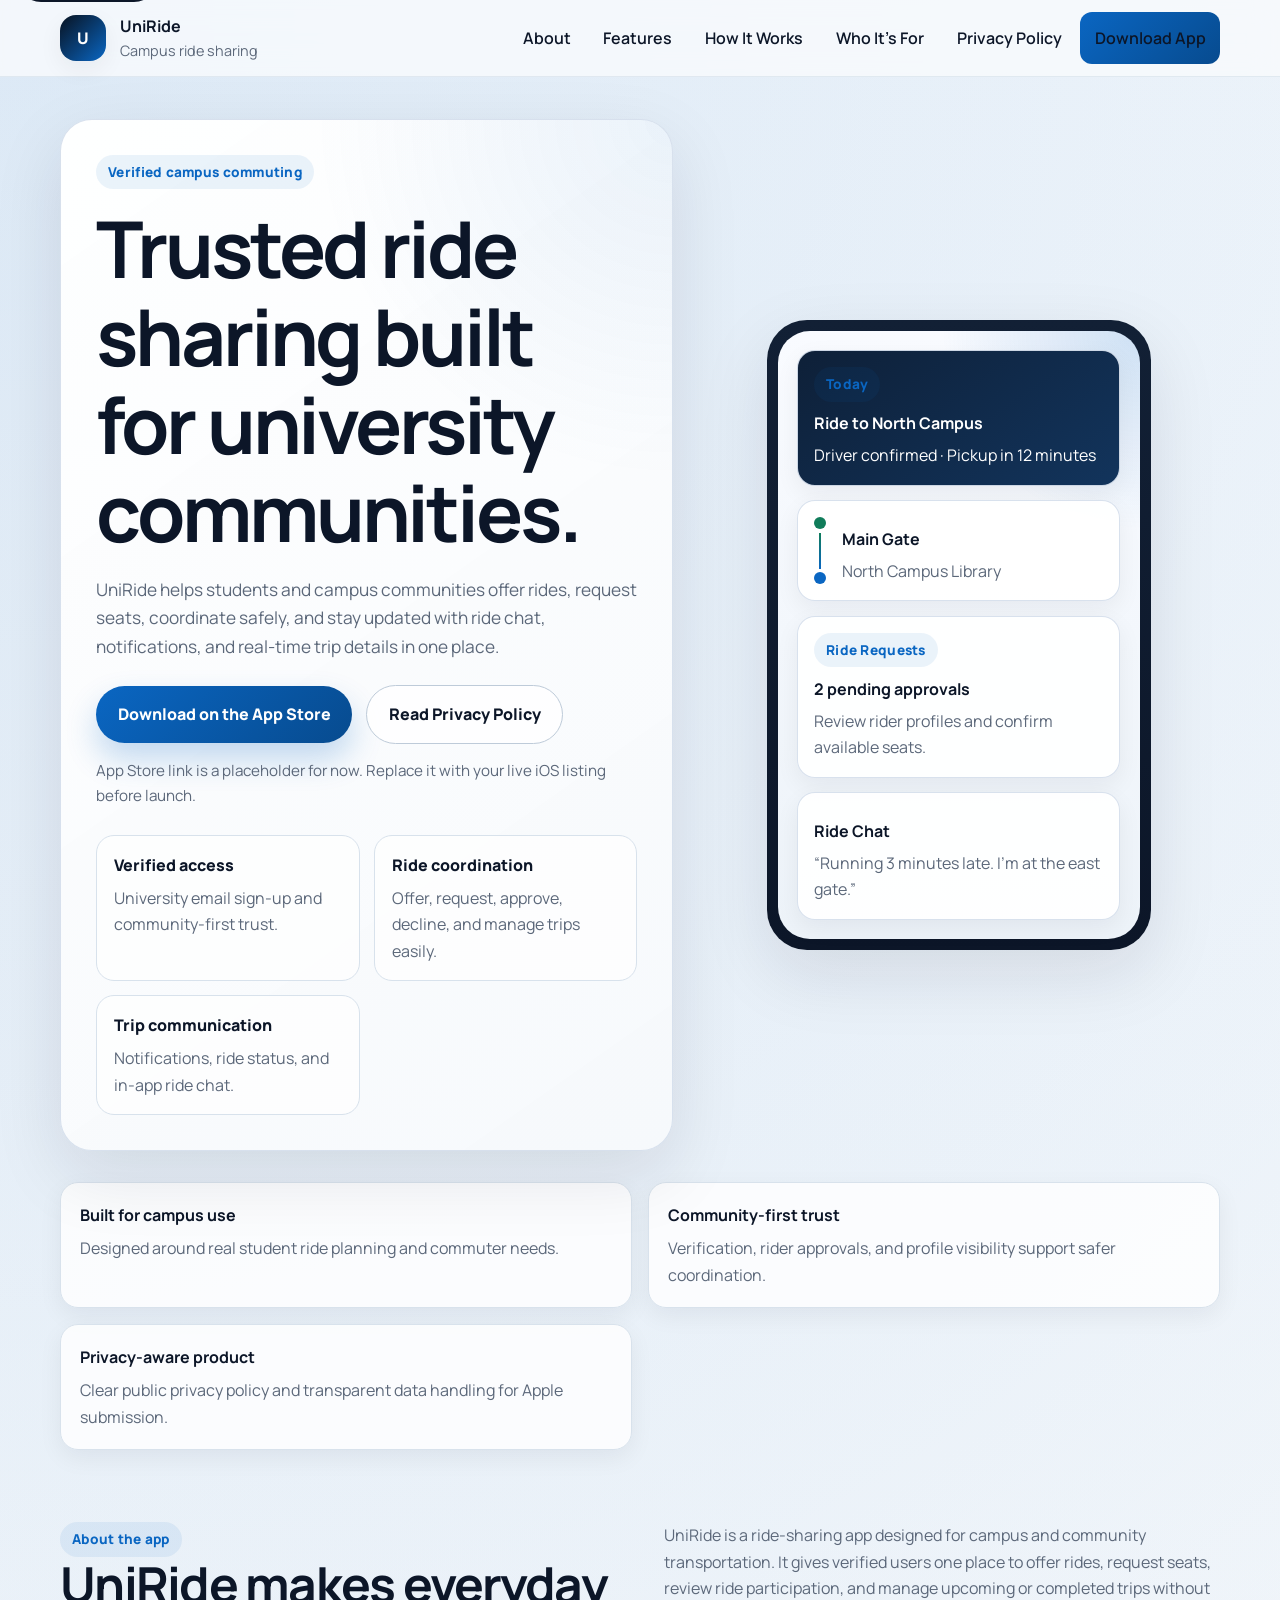
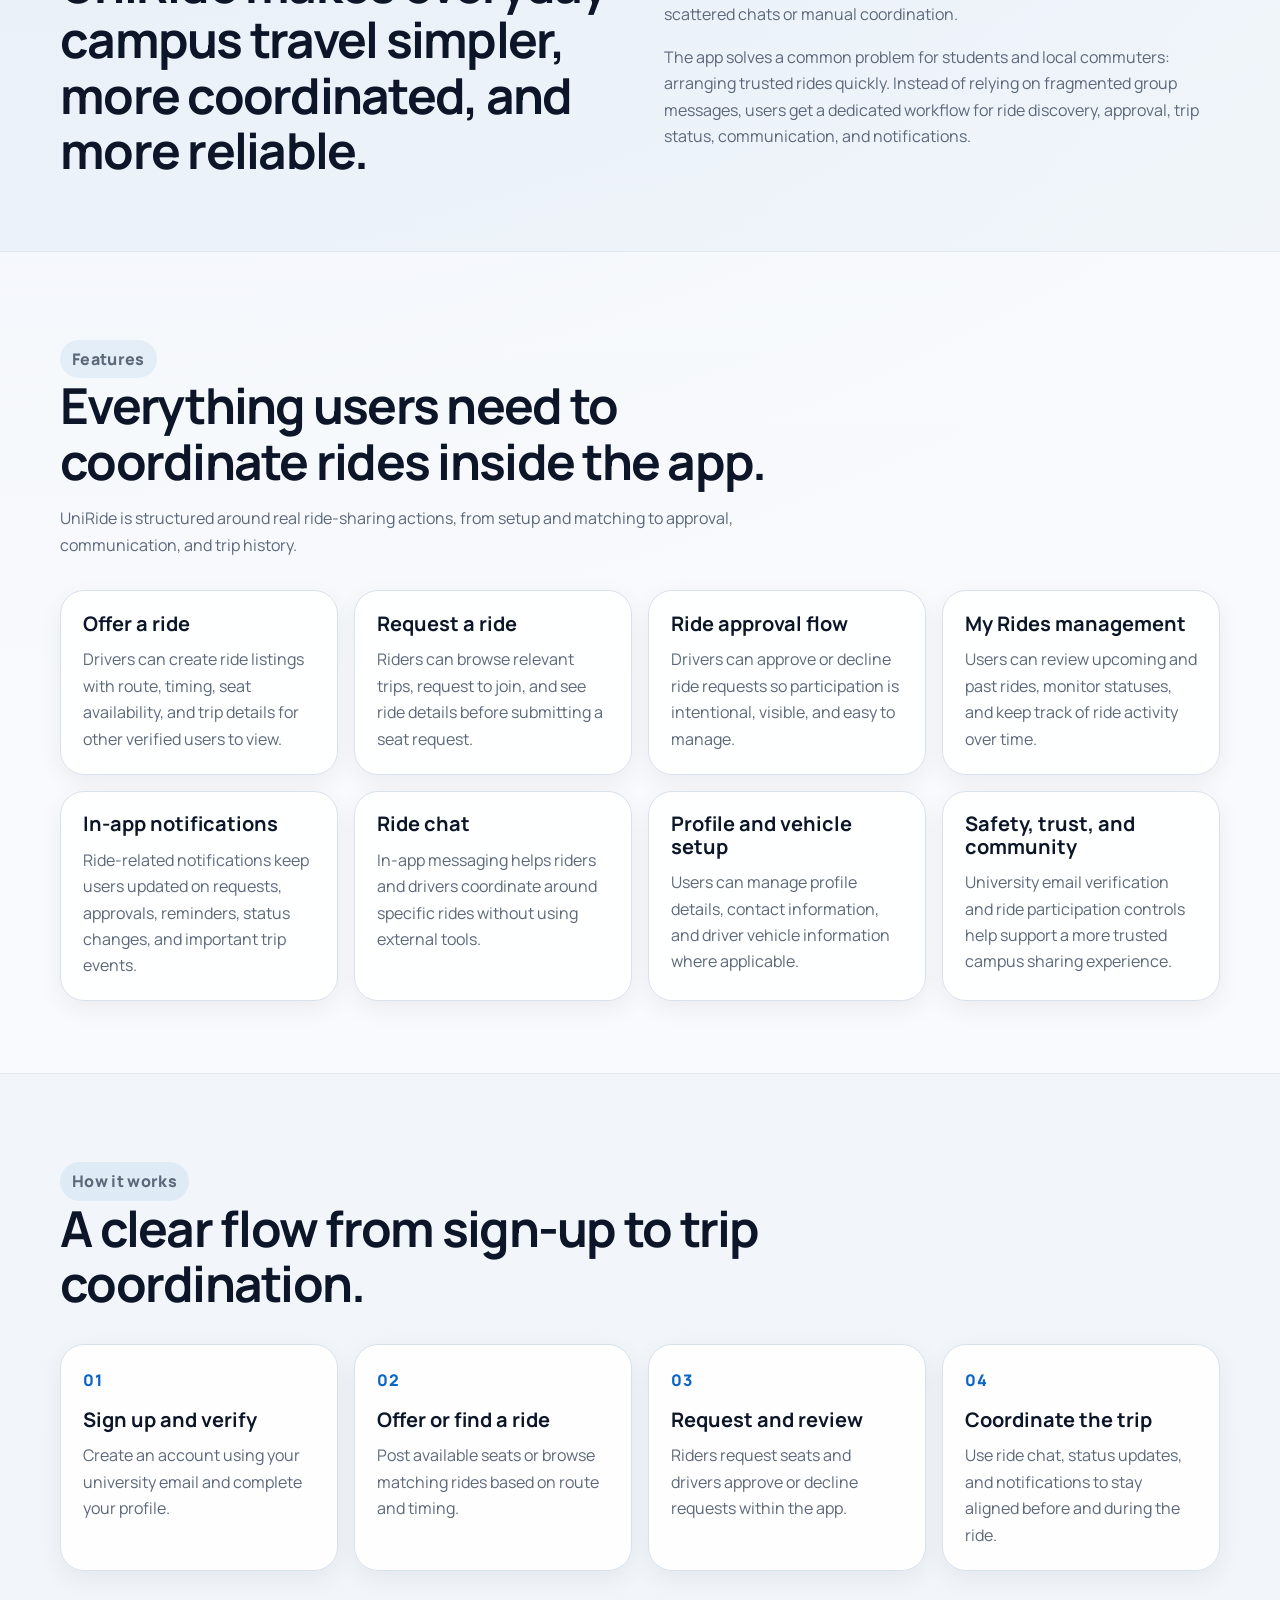
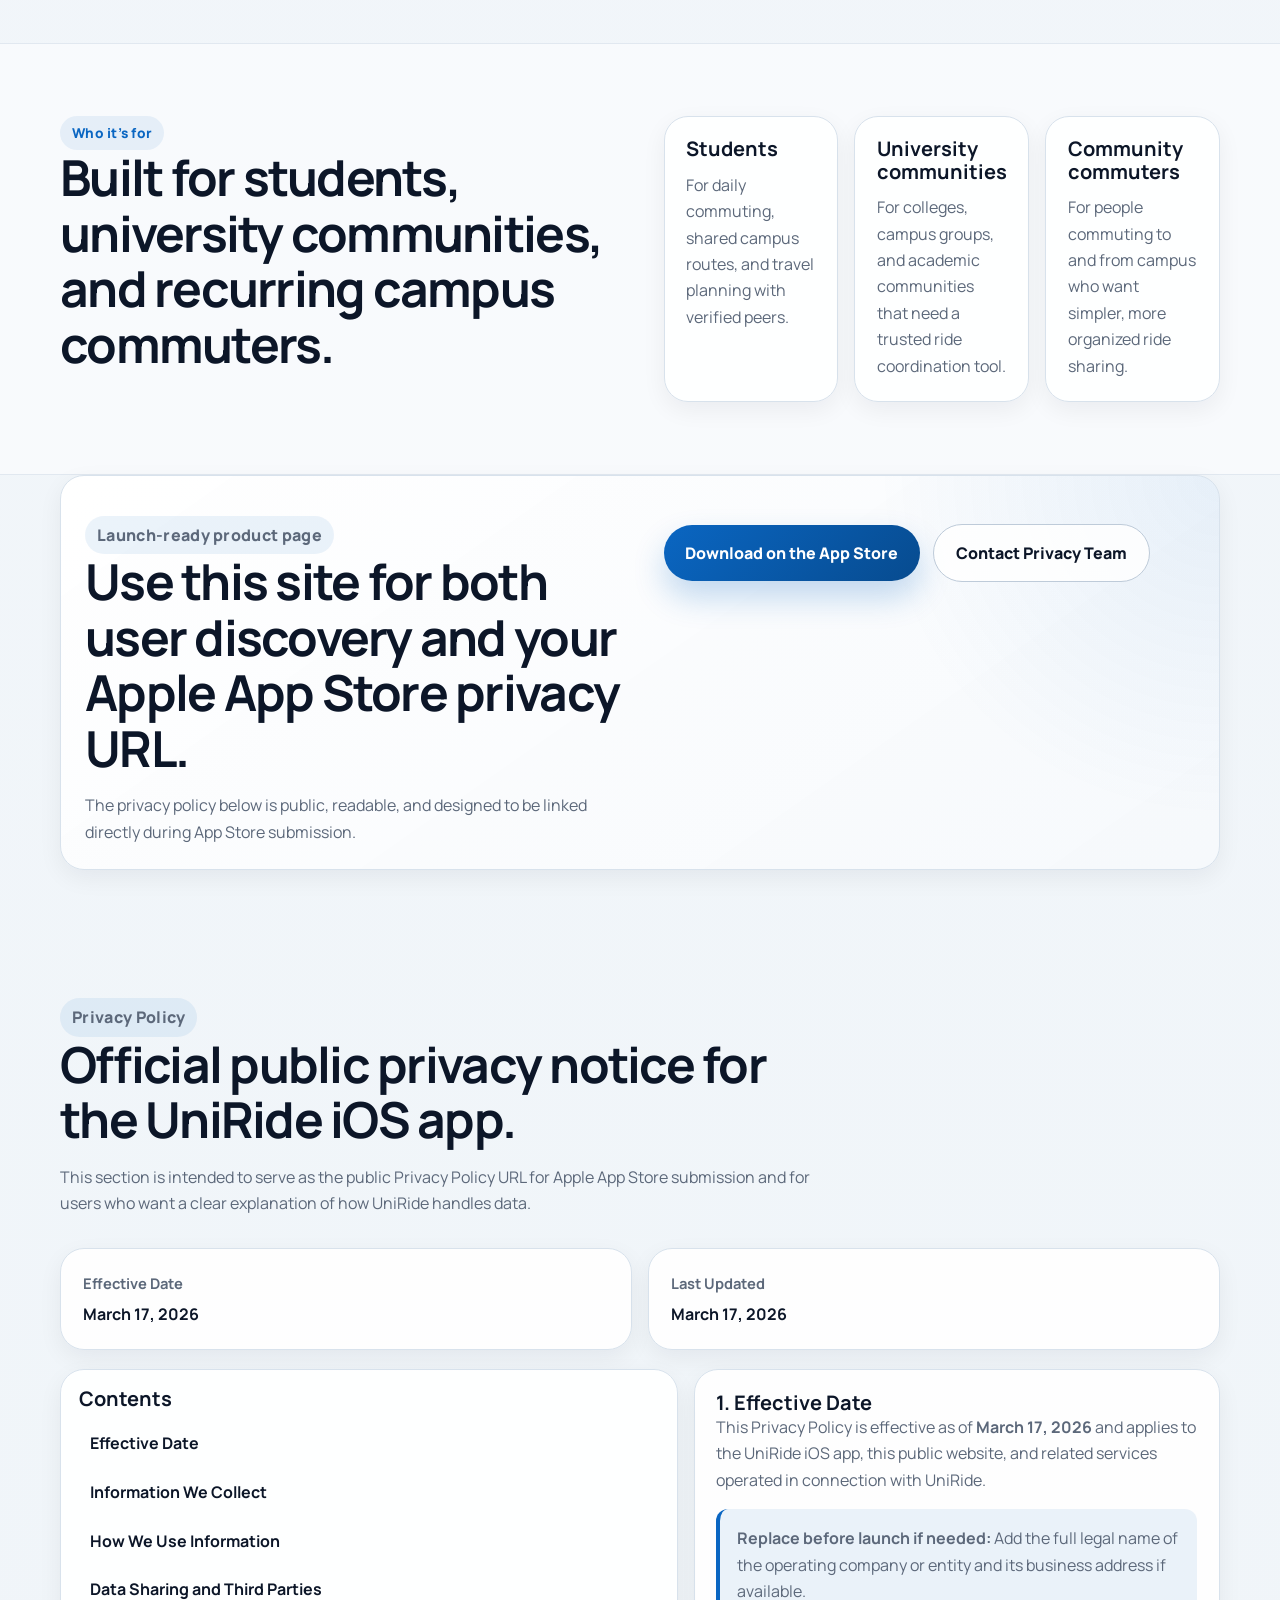
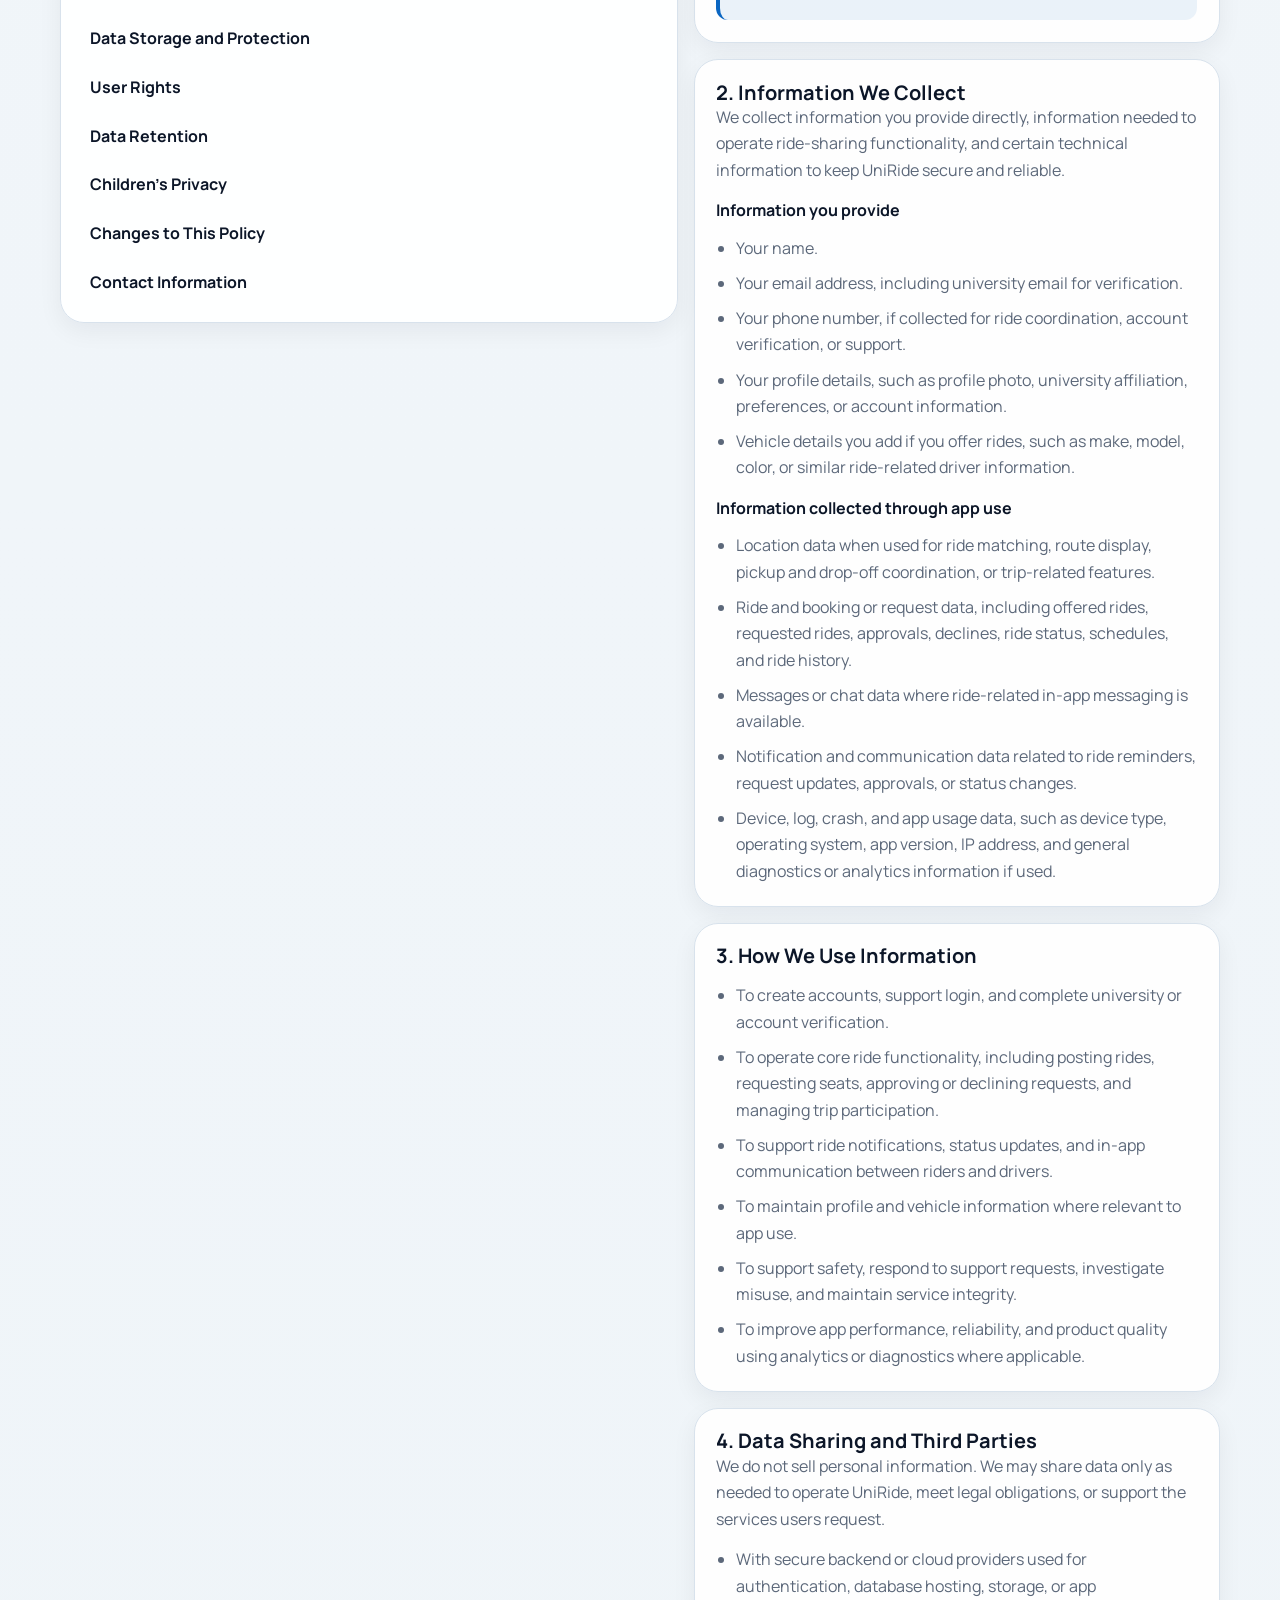
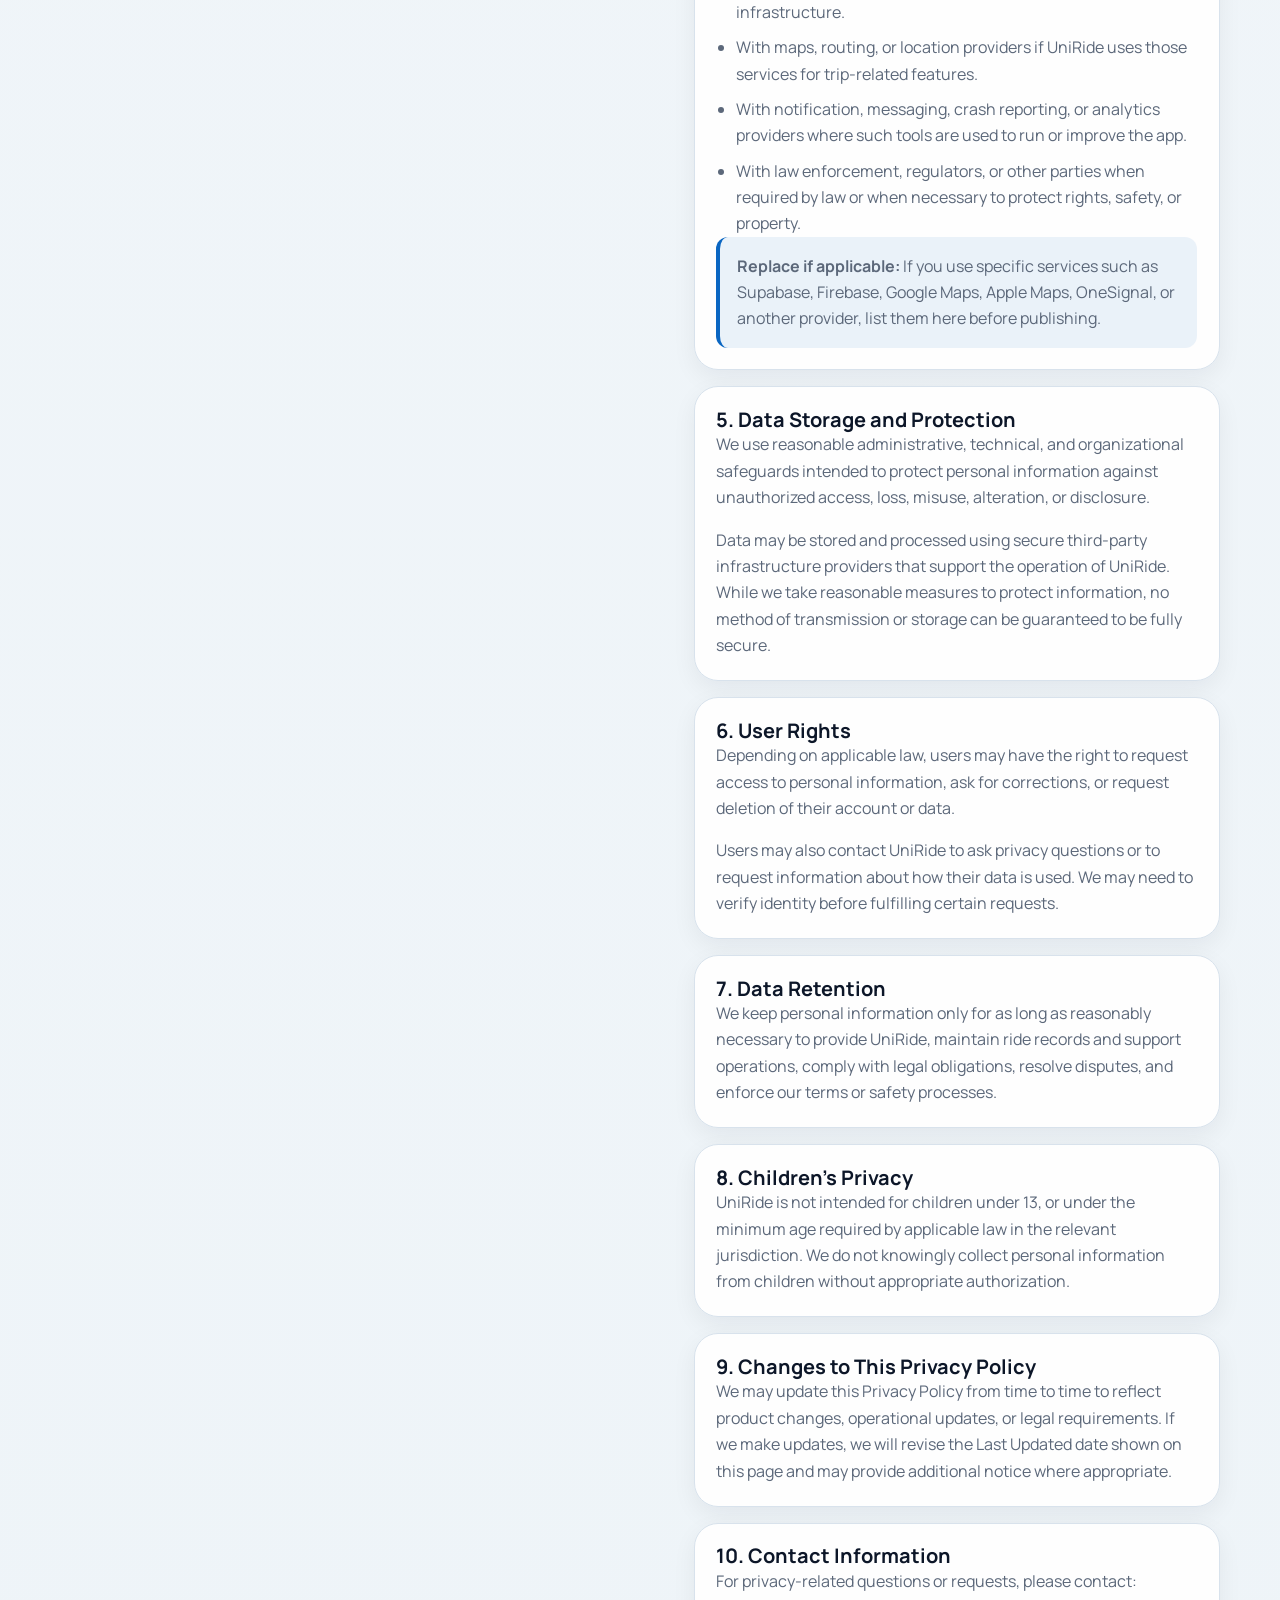
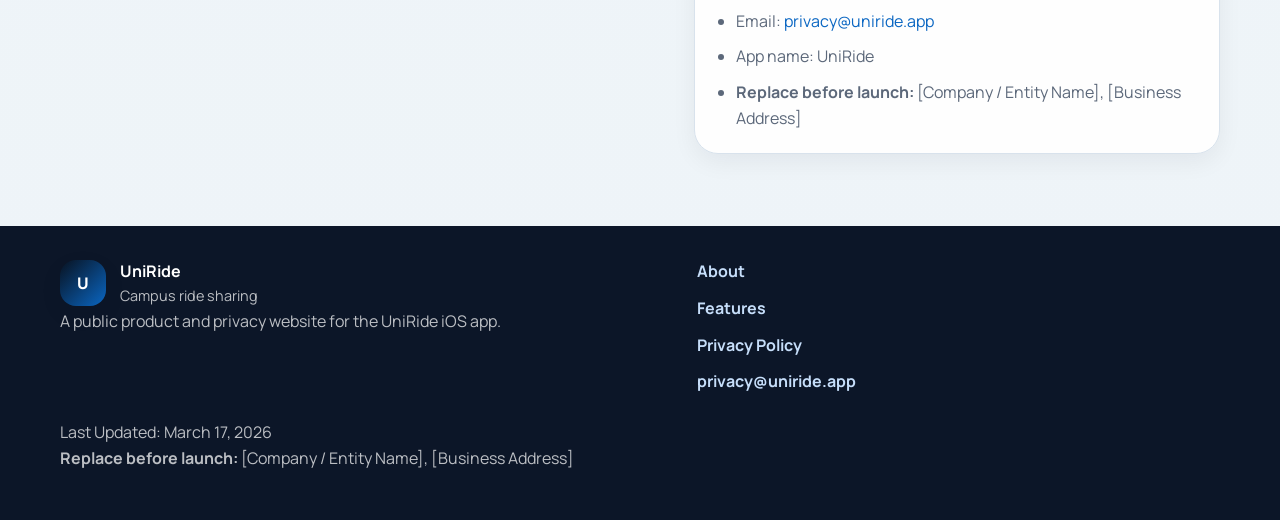
==== index.html @ 8a4c07ba "Add UniRide landing site and privacy policy" ====
<!DOCTYPE html>
<html lang="en">
  <head>
    <meta charset="UTF-8" />
    <meta name="viewport" content="width=device-width, initial-scale=1.0" />
    <meta
      name="description"
      content="UniRide is a campus and community ride-sharing app for verified university users. Offer rides, request seats, manage trips, chat, and review the official privacy policy."
    />
    <title>UniRide | Campus Ride Sharing</title>
    <link rel="preconnect" href="https://fonts.googleapis.com" />
    <link rel="preconnect" href="https://fonts.gstatic.com" crossorigin />
    <link
      href="https://fonts.googleapis.com/css2?family=Manrope:wght@400;500;600;700;800&display=swap"
      rel="stylesheet"
    />
    <link rel="stylesheet" href="style.css" />
  </head>
  <body>
    <a class="skip-link" href="#main-content">Skip to content</a>

    <header class="site-header" id="top">
      <div class="container nav-shell">
        <a class="brand" href="#top" aria-label="UniRide home">
          <span class="brand-mark" aria-hidden="true">U</span>
          <span class="brand-text">
            <strong>UniRide</strong>
            <span>Campus ride sharing</span>
          </span>
        </a>

        <button
          class="nav-toggle"
          type="button"
          aria-expanded="false"
          aria-controls="site-nav"
          aria-label="Open navigation menu"
        >
          <span></span>
          <span></span>
          <span></span>
        </button>

        <nav class="site-nav" id="site-nav" aria-label="Primary">
          <a href="#about">About</a>
          <a href="#features">Features</a>
          <a href="#how-it-works">How It Works</a>
          <a href="#who-its-for">Who It’s For</a>
          <a href="#privacy">Privacy Policy</a>
          <a class="nav-cta" href="https://example.com/uniride-app" target="_blank" rel="noopener noreferrer">
            Download App
          </a>
        </nav>
      </div>
    </header>

    <main id="main-content">
      <section class="hero-section">
        <div class="container hero-grid">
          <div class="hero-copy">
            <div class="eyebrow">Verified campus commuting</div>
            <h1>Trusted ride sharing built for university communities.</h1>
            <p class="hero-text">
              UniRide helps students and campus communities offer rides, request
              seats, coordinate safely, and stay updated with ride chat,
              notifications, and real-time trip details in one place.
            </p>
            <div class="hero-actions">
              <a class="button button-primary" href="https://example.com/uniride-app" target="_blank" rel="noopener noreferrer">
                Download on the App Store
              </a>
              <a class="button button-secondary" href="#privacy">
                Read Privacy Policy
              </a>
            </div>
            <p class="hero-note">
              App Store link is a placeholder for now. Replace it with your live
              iOS listing before launch.
            </p>

            <dl class="hero-stats" aria-label="UniRide highlights">
              <div>
                <dt>Verified access</dt>
                <dd>University email sign-up and community-first trust.</dd>
              </div>
              <div>
                <dt>Ride coordination</dt>
                <dd>Offer, request, approve, decline, and manage trips easily.</dd>
              </div>
              <div>
                <dt>Trip communication</dt>
                <dd>Notifications, ride status, and in-app ride chat.</dd>
              </div>
            </dl>
          </div>

          <div class="hero-visual" aria-hidden="true">
            <div class="phone-frame">
              <div class="phone-screen">
                <div class="app-card app-card-top">
                  <span class="app-pill">Today</span>
                  <strong>Ride to North Campus</strong>
                  <p>Driver confirmed · Pickup in 12 minutes</p>
                </div>

                <div class="route-card">
                  <div class="route-points">
                    <span class="point point-start"></span>
                    <span class="route-line"></span>
                    <span class="point point-end"></span>
                  </div>
                  <div class="route-text">
                    <strong>Main Gate</strong>
                    <span>North Campus Library</span>
                  </div>
                </div>

                <div class="app-card">
                  <span class="app-tag">Ride Requests</span>
                  <strong>2 pending approvals</strong>
                  <p>Review rider profiles and confirm available seats.</p>
                </div>

                <div class="chat-preview">
                  <strong>Ride Chat</strong>
                  <p>“Running 3 minutes late. I’m at the east gate.”</p>
                </div>
              </div>
            </div>
          </div>
        </div>
      </section>

      <section class="trust-strip" aria-label="Key UniRide value points">
        <div class="container trust-grid">
          <div>
            <strong>Built for campus use</strong>
            <p>Designed around real student ride planning and commuter needs.</p>
          </div>
          <div>
            <strong>Community-first trust</strong>
            <p>Verification, rider approvals, and profile visibility support safer coordination.</p>
          </div>
          <div>
            <strong>Privacy-aware product</strong>
            <p>Clear public privacy policy and transparent data handling for Apple submission.</p>
          </div>
        </div>
      </section>

      <section class="section" id="about">
        <div class="container section-grid about-grid">
          <div>
            <p class="section-label">About the app</p>
            <h2>UniRide makes everyday campus travel simpler, more coordinated, and more reliable.</h2>
          </div>
          <div class="section-copy">
            <p>
              UniRide is a ride-sharing app designed for campus and community
              transportation. It gives verified users one place to offer rides,
              request seats, review ride participation, and manage upcoming or
              completed trips without scattered chats or manual coordination.
            </p>
            <p>
              The app solves a common problem for students and local commuters:
              arranging trusted rides quickly. Instead of relying on fragmented
              group messages, users get a dedicated workflow for ride discovery,
              approval, trip status, communication, and notifications.
            </p>
          </div>
        </div>
      </section>

      <section class="section section-alt" id="features">
        <div class="container">
          <div class="section-heading">
            <p class="section-label">Features</p>
            <h2>Everything users need to coordinate rides inside the app.</h2>
            <p>
              UniRide is structured around real ride-sharing actions, from setup
              and matching to approval, communication, and trip history.
            </p>
          </div>

          <div class="feature-grid">
            <article class="feature-card">
              <h3>Offer a ride</h3>
              <p>
                Drivers can create ride listings with route, timing, seat
                availability, and trip details for other verified users to view.
              </p>
            </article>
            <article class="feature-card">
              <h3>Request a ride</h3>
              <p>
                Riders can browse relevant trips, request to join, and see ride
                details before submitting a seat request.
              </p>
            </article>
            <article class="feature-card">
              <h3>Ride approval flow</h3>
              <p>
                Drivers can approve or decline ride requests so participation is
                intentional, visible, and easy to manage.
              </p>
            </article>
            <article class="feature-card">
              <h3>My Rides management</h3>
              <p>
                Users can review upcoming and past rides, monitor statuses, and
                keep track of ride activity over time.
              </p>
            </article>
            <article class="feature-card">
              <h3>In-app notifications</h3>
              <p>
                Ride-related notifications keep users updated on requests,
                approvals, reminders, status changes, and important trip events.
              </p>
            </article>
            <article class="feature-card">
              <h3>Ride chat</h3>
              <p>
                In-app messaging helps riders and drivers coordinate around
                specific rides without using external tools.
              </p>
            </article>
            <article class="feature-card">
              <h3>Profile and vehicle setup</h3>
              <p>
                Users can manage profile details, contact information, and driver
                vehicle information where applicable.
              </p>
            </article>
            <article class="feature-card">
              <h3>Safety, trust, and community</h3>
              <p>
                University email verification and ride participation controls help
                support a more trusted campus sharing experience.
              </p>
            </article>
          </div>
        </div>
      </section>

      <section class="section" id="how-it-works">
        <div class="container">
          <div class="section-heading">
            <p class="section-label">How it works</p>
            <h2>A clear flow from sign-up to trip coordination.</h2>
          </div>

          <div class="steps-grid">
            <article class="step-card">
              <span class="step-number">01</span>
              <h3>Sign up and verify</h3>
              <p>Create an account using your university email and complete your profile.</p>
            </article>
            <article class="step-card">
              <span class="step-number">02</span>
              <h3>Offer or find a ride</h3>
              <p>Post available seats or browse matching rides based on route and timing.</p>
            </article>
            <article class="step-card">
              <span class="step-number">03</span>
              <h3>Request and review</h3>
              <p>Riders request seats and drivers approve or decline requests within the app.</p>
            </article>
            <article class="step-card">
              <span class="step-number">04</span>
              <h3>Coordinate the trip</h3>
              <p>Use ride chat, status updates, and notifications to stay aligned before and during the ride.</p>
            </article>
          </div>
        </div>
      </section>

      <section class="section section-alt" id="who-its-for">
        <div class="container section-grid audience-grid">
          <div>
            <p class="section-label">Who it’s for</p>
            <h2>Built for students, university communities, and recurring campus commuters.</h2>
          </div>
          <div class="audience-list">
            <article>
              <h3>Students</h3>
              <p>For daily commuting, shared campus routes, and travel planning with verified peers.</p>
            </article>
            <article>
              <h3>University communities</h3>
              <p>For colleges, campus groups, and academic communities that need a trusted ride coordination tool.</p>
            </article>
            <article>
              <h3>Community commuters</h3>
              <p>For people commuting to and from campus who want simpler, more organized ride sharing.</p>
            </article>
          </div>
        </div>
      </section>

      <section class="section cta-section">
        <div class="container cta-panel">
          <div>
            <p class="section-label">Launch-ready product page</p>
            <h2>Use this site for both user discovery and your Apple App Store privacy URL.</h2>
            <p>
              The privacy policy below is public, readable, and designed to be
              linked directly during App Store submission.
            </p>
          </div>
          <div class="cta-actions">
            <a class="button button-primary" href="https://example.com/uniride-app" target="_blank" rel="noopener noreferrer">
              Download on the App Store
            </a>
            <a class="button button-secondary" href="mailto:privacy@uniride.app">
              Contact Privacy Team
            </a>
          </div>
        </div>
      </section>

      <section class="section privacy-section" id="privacy">
        <div class="container">
          <div class="section-heading">
            <p class="section-label">Privacy Policy</p>
            <h2>Official public privacy notice for the UniRide iOS app.</h2>
            <p>
              This section is intended to serve as the public Privacy Policy URL
              for Apple App Store submission and for users who want a clear
              explanation of how UniRide handles data.
            </p>
          </div>

          <div class="policy-meta" aria-label="Privacy policy metadata">
            <div class="policy-meta-card">
              <span>Effective Date</span>
              <strong>March 17, 2026</strong>
            </div>
            <div class="policy-meta-card">
              <span>Last Updated</span>
              <strong>March 17, 2026</strong>
            </div>
          </div>

          <div class="policy-layout">
            <aside class="policy-nav" aria-label="Privacy policy contents">
              <h3>Contents</h3>
              <a href="#policy-effective-date">Effective Date</a>
              <a href="#policy-information">Information We Collect</a>
              <a href="#policy-use">How We Use Information</a>
              <a href="#policy-sharing">Data Sharing and Third Parties</a>
              <a href="#policy-storage">Data Storage and Protection</a>
              <a href="#policy-rights">User Rights</a>
              <a href="#policy-retention">Data Retention</a>
              <a href="#policy-children">Children’s Privacy</a>
              <a href="#policy-changes">Changes to This Policy</a>
              <a href="#policy-contact">Contact Information</a>
            </aside>

            <div class="policy-content">
              <article class="policy-card" id="policy-effective-date">
                <h3>1. Effective Date</h3>
                <p>
                  This Privacy Policy is effective as of <strong>March 17, 2026</strong>
                  and applies to the UniRide iOS app, this public website, and
                  related services operated in connection with UniRide.
                </p>
                <p class="policy-note">
                  <strong>Replace before launch if needed:</strong> Add the full legal
                  name of the operating company or entity and its business address if available.
                </p>
              </article>

              <article class="policy-card" id="policy-information">
                <h3>2. Information We Collect</h3>
                <p>
                  We collect information you provide directly, information needed
                  to operate ride-sharing functionality, and certain technical
                  information to keep UniRide secure and reliable.
                </p>
                <h4>Information you provide</h4>
                <ul>
                  <li>Your name.</li>
                  <li>Your email address, including university email for verification.</li>
                  <li>Your phone number, if collected for ride coordination, account verification, or support.</li>
                  <li>Your profile details, such as profile photo, university affiliation, preferences, or account information.</li>
                  <li>Vehicle details you add if you offer rides, such as make, model, color, or similar ride-related driver information.</li>
                </ul>
                <h4>Information collected through app use</h4>
                <ul>
                  <li>Location data when used for ride matching, route display, pickup and drop-off coordination, or trip-related features.</li>
                  <li>Ride and booking or request data, including offered rides, requested rides, approvals, declines, ride status, schedules, and ride history.</li>
                  <li>Messages or chat data where ride-related in-app messaging is available.</li>
                  <li>Notification and communication data related to ride reminders, request updates, approvals, or status changes.</li>
                  <li>Device, log, crash, and app usage data, such as device type, operating system, app version, IP address, and general diagnostics or analytics information if used.</li>
                </ul>
              </article>

              <article class="policy-card" id="policy-use">
                <h3>3. How We Use Information</h3>
                <ul>
                  <li>To create accounts, support login, and complete university or account verification.</li>
                  <li>To operate core ride functionality, including posting rides, requesting seats, approving or declining requests, and managing trip participation.</li>
                  <li>To support ride notifications, status updates, and in-app communication between riders and drivers.</li>
                  <li>To maintain profile and vehicle information where relevant to app use.</li>
                  <li>To support safety, respond to support requests, investigate misuse, and maintain service integrity.</li>
                  <li>To improve app performance, reliability, and product quality using analytics or diagnostics where applicable.</li>
                </ul>
              </article>

              <article class="policy-card" id="policy-sharing">
                <h3>4. Data Sharing and Third Parties</h3>
                <p>
                  We do not sell personal information. We may share data only as
                  needed to operate UniRide, meet legal obligations, or support
                  the services users request.
                </p>
                <ul>
                  <li>With secure backend or cloud providers used for authentication, database hosting, storage, or app infrastructure.</li>
                  <li>With maps, routing, or location providers if UniRide uses those services for trip-related features.</li>
                  <li>With notification, messaging, crash reporting, or analytics providers where such tools are used to run or improve the app.</li>
                  <li>With law enforcement, regulators, or other parties when required by law or when necessary to protect rights, safety, or property.</li>
                </ul>
                <p class="policy-note">
                  <strong>Replace if applicable:</strong> If you use specific services
                  such as Supabase, Firebase, Google Maps, Apple Maps, OneSignal,
                  or another provider, list them here before publishing.
                </p>
              </article>

              <article class="policy-card" id="policy-storage">
                <h3>5. Data Storage and Protection</h3>
                <p>
                  We use reasonable administrative, technical, and organizational
                  safeguards intended to protect personal information against
                  unauthorized access, loss, misuse, alteration, or disclosure.
                </p>
                <p>
                  Data may be stored and processed using secure third-party
                  infrastructure providers that support the operation of UniRide.
                  While we take reasonable measures to protect information, no
                  method of transmission or storage can be guaranteed to be fully secure.
                </p>
              </article>

              <article class="policy-card" id="policy-rights">
                <h3>6. User Rights</h3>
                <p>
                  Depending on applicable law, users may have the right to request
                  access to personal information, ask for corrections, or request
                  deletion of their account or data.
                </p>
                <p>
                  Users may also contact UniRide to ask privacy questions or to
                  request information about how their data is used. We may need to
                  verify identity before fulfilling certain requests.
                </p>
              </article>

              <article class="policy-card" id="policy-retention">
                <h3>7. Data Retention</h3>
                <p>
                  We keep personal information only for as long as reasonably
                  necessary to provide UniRide, maintain ride records and support
                  operations, comply with legal obligations, resolve disputes, and
                  enforce our terms or safety processes.
                </p>
              </article>

              <article class="policy-card" id="policy-children">
                <h3>8. Children’s Privacy</h3>
                <p>
                  UniRide is not intended for children under 13, or under the
                  minimum age required by applicable law in the relevant
                  jurisdiction. We do not knowingly collect personal information
                  from children without appropriate authorization.
                </p>
              </article>

              <article class="policy-card" id="policy-changes">
                <h3>9. Changes to This Privacy Policy</h3>
                <p>
                  We may update this Privacy Policy from time to time to reflect
                  product changes, operational updates, or legal requirements. If
                  we make updates, we will revise the Last Updated date shown on
                  this page and may provide additional notice where appropriate.
                </p>
              </article>

              <article class="policy-card" id="policy-contact">
                <h3>10. Contact Information</h3>
                <p>
                  For privacy-related questions or requests, please contact:
                </p>
                <ul>
                  <li>Email: <a href="mailto:privacy@uniride.app">privacy@uniride.app</a></li>
                  <li>App name: UniRide</li>
                  <li><strong>Replace before launch:</strong> [Company / Entity Name], [Business Address]</li>
                </ul>
              </article>
            </div>
          </div>
        </div>
      </section>
    </main>

    <footer class="site-footer">
      <div class="container footer-grid">
        <div>
          <a class="brand footer-brand" href="#top" aria-label="UniRide home">
            <span class="brand-mark" aria-hidden="true">U</span>
            <span class="brand-text">
              <strong>UniRide</strong>
              <span>Campus ride sharing</span>
            </span>
          </a>
          <p class="footer-copy">
            A public product and privacy website for the UniRide iOS app.
          </p>
        </div>

        <div class="footer-links">
          <a href="#about">About</a>
          <a href="#features">Features</a>
          <a href="#privacy">Privacy Policy</a>
          <a href="mailto:privacy@uniride.app">privacy@uniride.app</a>
        </div>

        <div class="footer-meta">
          <p>Last Updated: March 17, 2026</p>
          <p><strong>Replace before launch:</strong> [Company / Entity Name], [Business Address]</p>
        </div>
      </div>
    </footer>

    <script src="script.js"></script>
  </body>
</html>
---- style.css ----
:root {
  --bg: #eef4f8;
  --surface: #ffffff;
  --surface-soft: #f7fafc;
  --surface-strong: #eaf1f7;
  --text: #162235;
  --muted: #5c687a;
  --heading: #0c1628;
  --border: #d8e2ec;
  --border-strong: #becbd9;
  --accent: #0a66c2;
  --accent-strong: #074b8f;
  --accent-soft: rgba(10, 102, 194, 0.08);
  --success: #107c5a;
  --shadow-lg: 0 24px 70px rgba(15, 23, 42, 0.1);
  --shadow-md: 0 16px 40px rgba(15, 23, 42, 0.08);
  --shadow-sm: 0 8px 24px rgba(15, 23, 42, 0.06);
  --radius-xl: 32px;
  --radius-lg: 24px;
  --radius-md: 18px;
  --radius-sm: 12px;
  --container: 1160px;
}

*,
*::before,
*::after {
  box-sizing: border-box;
}

html {
  scroll-behavior: smooth;
}

body {
  margin: 0;
  font-family: "Manrope", "Segoe UI", Arial, sans-serif;
  color: var(--text);
  background:
    radial-gradient(circle at top left, rgba(10, 102, 194, 0.12), transparent 28%),
    linear-gradient(180deg, #f9fbfd 0%, #f2f6fa 24%, var(--bg) 100%);
  line-height: 1.65;
  -webkit-font-smoothing: antialiased;
  text-rendering: optimizeLegibility;
}

img {
  max-width: 100%;
}

a {
  color: var(--accent);
  text-decoration: none;
}

a:hover {
  color: var(--accent-strong);
}

a:focus-visible,
button:focus-visible {
  outline: 3px solid rgba(10, 102, 194, 0.24);
  outline-offset: 3px;
}

button {
  font: inherit;
}

.skip-link {
  position: absolute;
  left: 1rem;
  top: -3rem;
  z-index: 100;
  padding: 0.75rem 1rem;
  border-radius: 999px;
  background: var(--heading);
  color: #ffffff;
}

.skip-link:focus {
  top: 1rem;
}

.container {
  width: min(100% - 1.5rem, var(--container));
  margin: 0 auto;
}

.site-header {
  position: sticky;
  top: 0;
  z-index: 20;
  backdrop-filter: blur(14px);
  background: rgba(248, 251, 253, 0.82);
  border-bottom: 1px solid rgba(216, 226, 236, 0.7);
}

.nav-shell {
  display: flex;
  align-items: center;
  justify-content: space-between;
  gap: 1rem;
  min-height: 4.75rem;
}

.brand {
  display: inline-flex;
  align-items: center;
  gap: 0.85rem;
  color: inherit;
}

.brand-mark {
  display: grid;
  place-items: center;
  width: 2.9rem;
  height: 2.9rem;
  border-radius: 1rem;
  background: linear-gradient(135deg, #081220, #0a66c2);
  color: #ffffff;
  font-weight: 800;
  box-shadow: var(--shadow-sm);
}

.brand-text strong,
.brand-text span {
  display: block;
}

.brand-text strong {
  font-size: 1rem;
  color: var(--heading);
}

.brand-text span {
  color: var(--muted);
  font-size: 0.9rem;
}

.site-nav {
  position: absolute;
  inset: calc(100% + 0.5rem) 0 auto;
  display: none;
  flex-direction: column;
  gap: 0.25rem;
  padding: 0.85rem;
  margin: 0 0.75rem;
  border-radius: var(--radius-md);
  border: 1px solid var(--border);
  background: rgba(255, 255, 255, 0.97);
  box-shadow: var(--shadow-md);
}

.site-nav.is-open {
  display: flex;
}

.site-nav a {
  padding: 0.8rem 0.9rem;
  border-radius: 12px;
  color: var(--heading);
  font-weight: 600;
}

.site-nav a:hover {
  background: var(--accent-soft);
}

.nav-cta {
  background: linear-gradient(135deg, var(--accent), var(--accent-strong));
  color: #ffffff;
}

.site-nav .nav-cta:hover {
  color: #ffffff;
  background: linear-gradient(135deg, var(--accent), var(--accent-strong));
}

.nav-toggle {
  display: inline-flex;
  flex-direction: column;
  justify-content: center;
  gap: 0.28rem;
  width: 2.9rem;
  height: 2.9rem;
  padding: 0;
  border: 1px solid var(--border);
  border-radius: 0.95rem;
  background: rgba(255, 255, 255, 0.85);
}

.nav-toggle span {
  width: 1.2rem;
  height: 2px;
  margin: 0 auto;
  border-radius: 999px;
  background: var(--heading);
}

.hero-section {
  padding: 2rem 0 1rem;
}

.hero-grid {
  display: grid;
  gap: 1.5rem;
  align-items: center;
}

.hero-copy,
.hero-visual {
  position: relative;
}

.hero-copy {
  padding: 1.6rem;
  border-radius: var(--radius-xl);
  border: 1px solid rgba(214, 224, 236, 0.95);
  background:
    radial-gradient(circle at top right, rgba(10, 102, 194, 0.08), transparent 30%),
    linear-gradient(145deg, rgba(255, 255, 255, 0.97), rgba(246, 249, 252, 0.99));
  box-shadow: var(--shadow-lg);
}

.eyebrow,
.section-label,
.app-pill,
.app-tag {
  display: inline-flex;
  align-items: center;
  gap: 0.35rem;
  padding: 0.38rem 0.75rem;
  border-radius: 999px;
  background: var(--accent-soft);
  color: var(--accent);
  font-size: 0.85rem;
  font-weight: 800;
  letter-spacing: 0.02em;
}

h1,
h2,
h3,
h4 {
  margin: 0;
  color: var(--heading);
  line-height: 1.12;
}

h1 {
  margin-top: 1rem;
  font-size: clamp(2.4rem, 8vw, 4.9rem);
  letter-spacing: -0.04em;
  max-width: 12ch;
}

h2 {
  font-size: clamp(1.85rem, 4vw, 3.1rem);
  letter-spacing: -0.035em;
}

h3 {
  font-size: 1.25rem;
}

h4 {
  font-size: 1rem;
  margin-top: 1.2rem;
}

p {
  margin: 0;
}

.hero-text,
.section-heading p,
.section-copy p,
.feature-card p,
.step-card p,
.audience-list p,
.cta-panel p,
.policy-card p,
.policy-card li,
.trust-grid p,
.footer-copy,
.footer-meta p {
  color: var(--muted);
  font-size: 1rem;
}

.hero-text {
  margin-top: 1.2rem;
  max-width: 42rem;
  font-size: 1.08rem;
}

.hero-actions,
.cta-actions {
  display: flex;
  flex-direction: column;
  gap: 0.85rem;
  margin-top: 1.5rem;
}

.button {
  display: inline-flex;
  align-items: center;
  justify-content: center;
  min-height: 3.35rem;
  padding: 0.95rem 1.35rem;
  border-radius: 999px;
  font-weight: 800;
  transition: transform 160ms ease, box-shadow 160ms ease, background 160ms ease;
}

.button:hover {
  transform: translateY(-1px);
}

.button-primary {
  background: linear-gradient(135deg, var(--accent), var(--accent-strong));
  color: #ffffff;
  box-shadow: 0 16px 32px rgba(10, 102, 194, 0.24);
}

.button-primary:hover {
  color: #ffffff;
}

.button-secondary {
  border: 1px solid var(--border-strong);
  background: rgba(255, 255, 255, 0.85);
  color: var(--heading);
}

.hero-note {
  margin-top: 0.85rem;
  color: var(--muted);
  font-size: 0.95rem;
}

.hero-stats {
  display: grid;
  gap: 0.9rem;
  margin: 1.7rem 0 0;
}

.hero-stats div {
  padding: 1rem 1.05rem;
  border: 1px solid var(--border);
  border-radius: var(--radius-md);
  background: rgba(255, 255, 255, 0.74);
}

.hero-stats dt {
  font-weight: 800;
  color: var(--heading);
}

.hero-stats dd {
  margin: 0.4rem 0 0;
  color: var(--muted);
}

.hero-visual {
  padding: 0.4rem 0;
}

.phone-frame {
  width: min(100%, 24rem);
  margin: 0 auto;
  padding: 0.7rem;
  border-radius: 2.5rem;
  background: linear-gradient(180deg, #122035, #0c1628);
  box-shadow: var(--shadow-lg);
}

.phone-screen {
  display: grid;
  gap: 0.9rem;
  padding: 1.2rem;
  border-radius: 2rem;
  background:
    radial-gradient(circle at top right, rgba(10, 102, 194, 0.18), transparent 28%),
    linear-gradient(180deg, #f9fbff 0%, #edf3f9 100%);
  min-height: 34rem;
}

.app-card,
.route-card,
.chat-preview {
  padding: 1rem;
  border-radius: var(--radius-md);
  background: rgba(255, 255, 255, 0.92);
  border: 1px solid rgba(214, 224, 236, 0.95);
  box-shadow: var(--shadow-sm);
}

.app-card strong,
.route-text strong,
.chat-preview strong {
  display: block;
  margin-top: 0.55rem;
  color: var(--heading);
}

.app-card p,
.chat-preview p,
.route-text span {
  display: block;
  margin-top: 0.35rem;
  color: var(--muted);
}

.app-card-top {
  background: linear-gradient(145deg, #0e2038, #12345c);
  color: #ffffff;
}

.app-card-top strong,
.app-card-top p {
  color: #ffffff;
}

.route-card {
  display: flex;
  align-items: center;
  gap: 1rem;
}

.route-points {
  display: grid;
  justify-items: center;
  gap: 0.2rem;
}

.point {
  width: 0.75rem;
  height: 0.75rem;
  border-radius: 50%;
}

.point-start {
  background: var(--success);
}

.point-end {
  background: var(--accent);
}

.route-line {
  width: 2px;
  height: 2.25rem;
  background: linear-gradient(180deg, var(--success), var(--accent));
}

.trust-strip {
  padding: 0.75rem 0 0;
}

.trust-grid {
  display: grid;
  gap: 1rem;
}

.trust-grid > div {
  padding: 1.2rem;
  border-radius: var(--radius-md);
  background: rgba(255, 255, 255, 0.82);
  border: 1px solid var(--border);
  box-shadow: var(--shadow-sm);
}

.trust-grid strong {
  display: block;
  margin-bottom: 0.4rem;
  color: var(--heading);
}

.section {
  padding: 4.5rem 0;
}

.section-alt {
  background: rgba(255, 255, 255, 0.45);
  border-top: 1px solid rgba(216, 226, 236, 0.7);
  border-bottom: 1px solid rgba(216, 226, 236, 0.7);
}

.section-grid {
  display: grid;
  gap: 1.2rem;
}

.section-heading {
  max-width: 48rem;
}

.section-heading p,
.section-copy p + p,
.cta-panel p,
.policy-card p + p {
  margin-top: 1rem;
}

.feature-grid,
.steps-grid {
  display: grid;
  gap: 1rem;
  margin-top: 2rem;
}

.feature-card,
.step-card,
.audience-list article,
.policy-meta-card,
.policy-card,
.cta-panel {
  border: 1px solid var(--border);
  border-radius: var(--radius-lg);
  background: rgba(255, 255, 255, 0.92);
  box-shadow: var(--shadow-sm);
}

.feature-card,
.step-card,
.audience-list article,
.policy-meta-card,
.policy-card {
  padding: 1.35rem;
}

.feature-card h3,
.step-card h3,
.audience-list h3 {
  margin-bottom: 0.7rem;
}

.step-number {
  display: inline-block;
  margin-bottom: 1rem;
  color: var(--accent);
  font-weight: 800;
  letter-spacing: 0.06em;
}

.audience-list {
  display: grid;
  gap: 1rem;
}

.cta-section {
  padding-top: 0;
}

.cta-panel {
  display: grid;
  gap: 1.3rem;
  padding: 1.5rem;
  background:
    radial-gradient(circle at top right, rgba(10, 102, 194, 0.08), transparent 28%),
    linear-gradient(145deg, rgba(255, 255, 255, 0.98), rgba(246, 249, 252, 1));
}

.privacy-section {
  padding-top: 2.5rem;
}

.policy-meta {
  display: grid;
  gap: 1rem;
  margin-top: 2rem;
}

.policy-meta-card span {
  display: block;
  color: var(--muted);
  font-size: 0.92rem;
  font-weight: 700;
}

.policy-meta-card strong {
  display: block;
  margin-top: 0.35rem;
  color: var(--heading);
}

.policy-layout {
  display: grid;
  gap: 1rem;
  margin-top: 1.2rem;
}

.policy-nav {
  display: grid;
  gap: 0.3rem;
  padding: 1.1rem;
  border: 1px solid var(--border);
  border-radius: var(--radius-lg);
  background: rgba(255, 255, 255, 0.92);
  box-shadow: var(--shadow-sm);
}

.policy-nav h3 {
  margin-bottom: 0.4rem;
}

.policy-nav a {
  padding: 0.55rem 0.7rem;
  border-radius: 10px;
  color: var(--heading);
  font-weight: 700;
}

.policy-nav a:hover {
  background: var(--accent-soft);
}

.policy-content {
  display: grid;
  gap: 1rem;
}

.policy-card ul {
  padding-left: 1.2rem;
  margin: 0.9rem 0 0;
}

.policy-card li + li {
  margin-top: 0.55rem;
}

.policy-note {
  padding: 1rem 1.05rem;
  border-left: 4px solid var(--accent);
  border-radius: var(--radius-sm);
  background: var(--accent-soft);
}

.site-footer {
  padding: 2rem 0 3rem;
  background: #0c1628;
  color: rgba(255, 255, 255, 0.88);
}

.footer-grid {
  display: grid;
  gap: 1.5rem;
}

.footer-brand .brand-text strong {
  color: #ffffff;
}

.footer-brand .brand-text span,
.footer-copy,
.footer-meta p {
  color: rgba(255, 255, 255, 0.72);
}

.footer-links {
  display: grid;
  gap: 0.65rem;
}

.footer-links a {
  color: #c6defa;
  font-weight: 700;
}

@media (min-width: 720px) {
  .container {
    width: min(100% - 2rem, var(--container));
  }

  .hero-actions,
  .cta-actions {
    flex-direction: row;
    align-items: center;
    flex-wrap: wrap;
  }

  .hero-stats,
  .trust-grid,
  .feature-grid,
  .steps-grid,
  .policy-meta,
  .footer-grid {
    grid-template-columns: repeat(2, minmax(0, 1fr));
  }

  .section-grid,
  .cta-panel {
    grid-template-columns: 1.05fr 1fr;
    align-items: start;
  }

  .audience-list {
    grid-template-columns: repeat(3, minmax(0, 1fr));
  }
}

@media (min-width: 960px) {
  .nav-toggle {
    display: none;
  }

  .site-nav {
    position: static;
    display: flex;
    flex-direction: row;
    align-items: center;
    gap: 0.25rem;
    padding: 0;
    margin: 0;
    border: 0;
    background: transparent;
    box-shadow: none;
  }

  .hero-section {
    padding: 2.6rem 0 1.2rem;
  }

  .hero-grid,
  .policy-layout,
  .footer-grid {
    grid-template-columns: 1.08fr 0.92fr;
  }

  .feature-grid {
    grid-template-columns: repeat(4, minmax(0, 1fr));
  }

  .steps-grid {
    grid-template-columns: repeat(4, minmax(0, 1fr));
  }

  .hero-copy {
    padding: 2.2rem;
  }

  .policy-layout {
    align-items: start;
  }

  .policy-nav {
    position: sticky;
    top: 6.25rem;
  }
}

@media (prefers-reduced-motion: reduce) {
  html {
    scroll-behavior: auto;
  }

  .button,
  .site-nav,
  .nav-toggle {
    transition: none;
  }
}
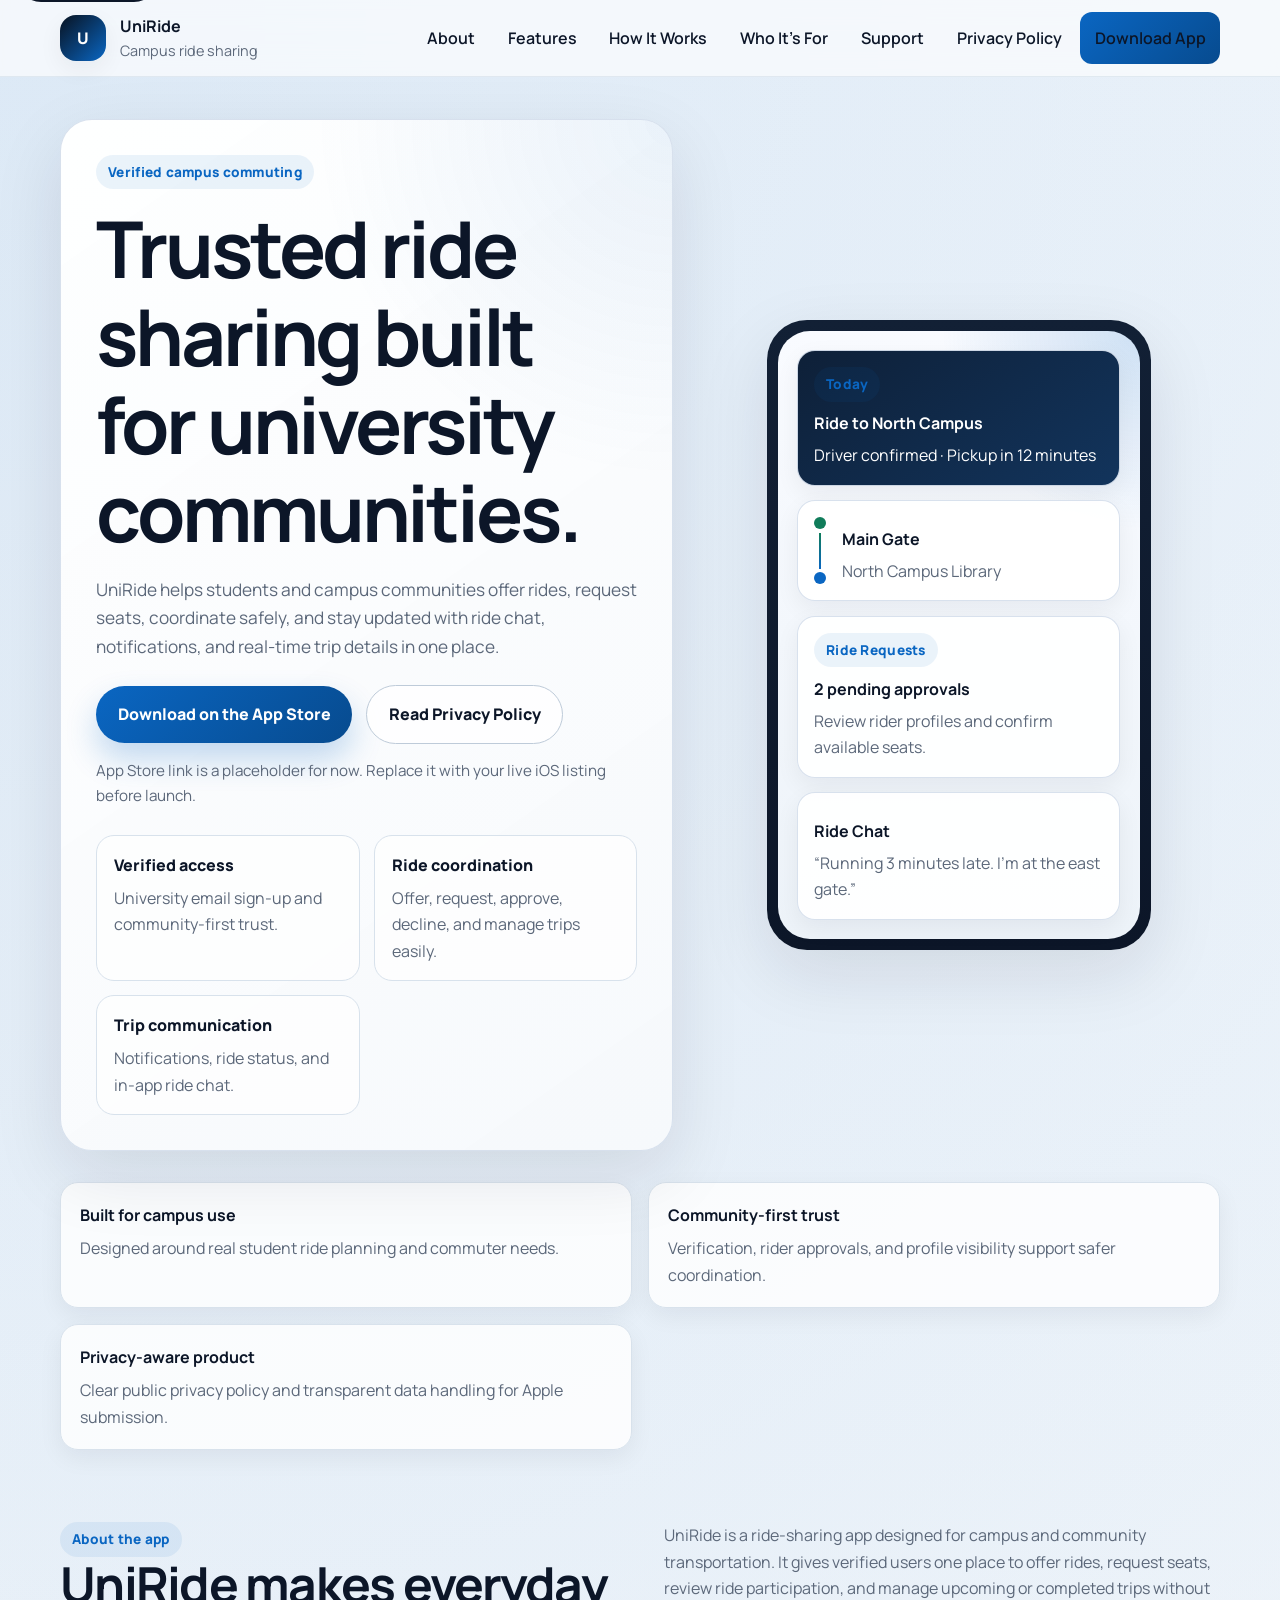
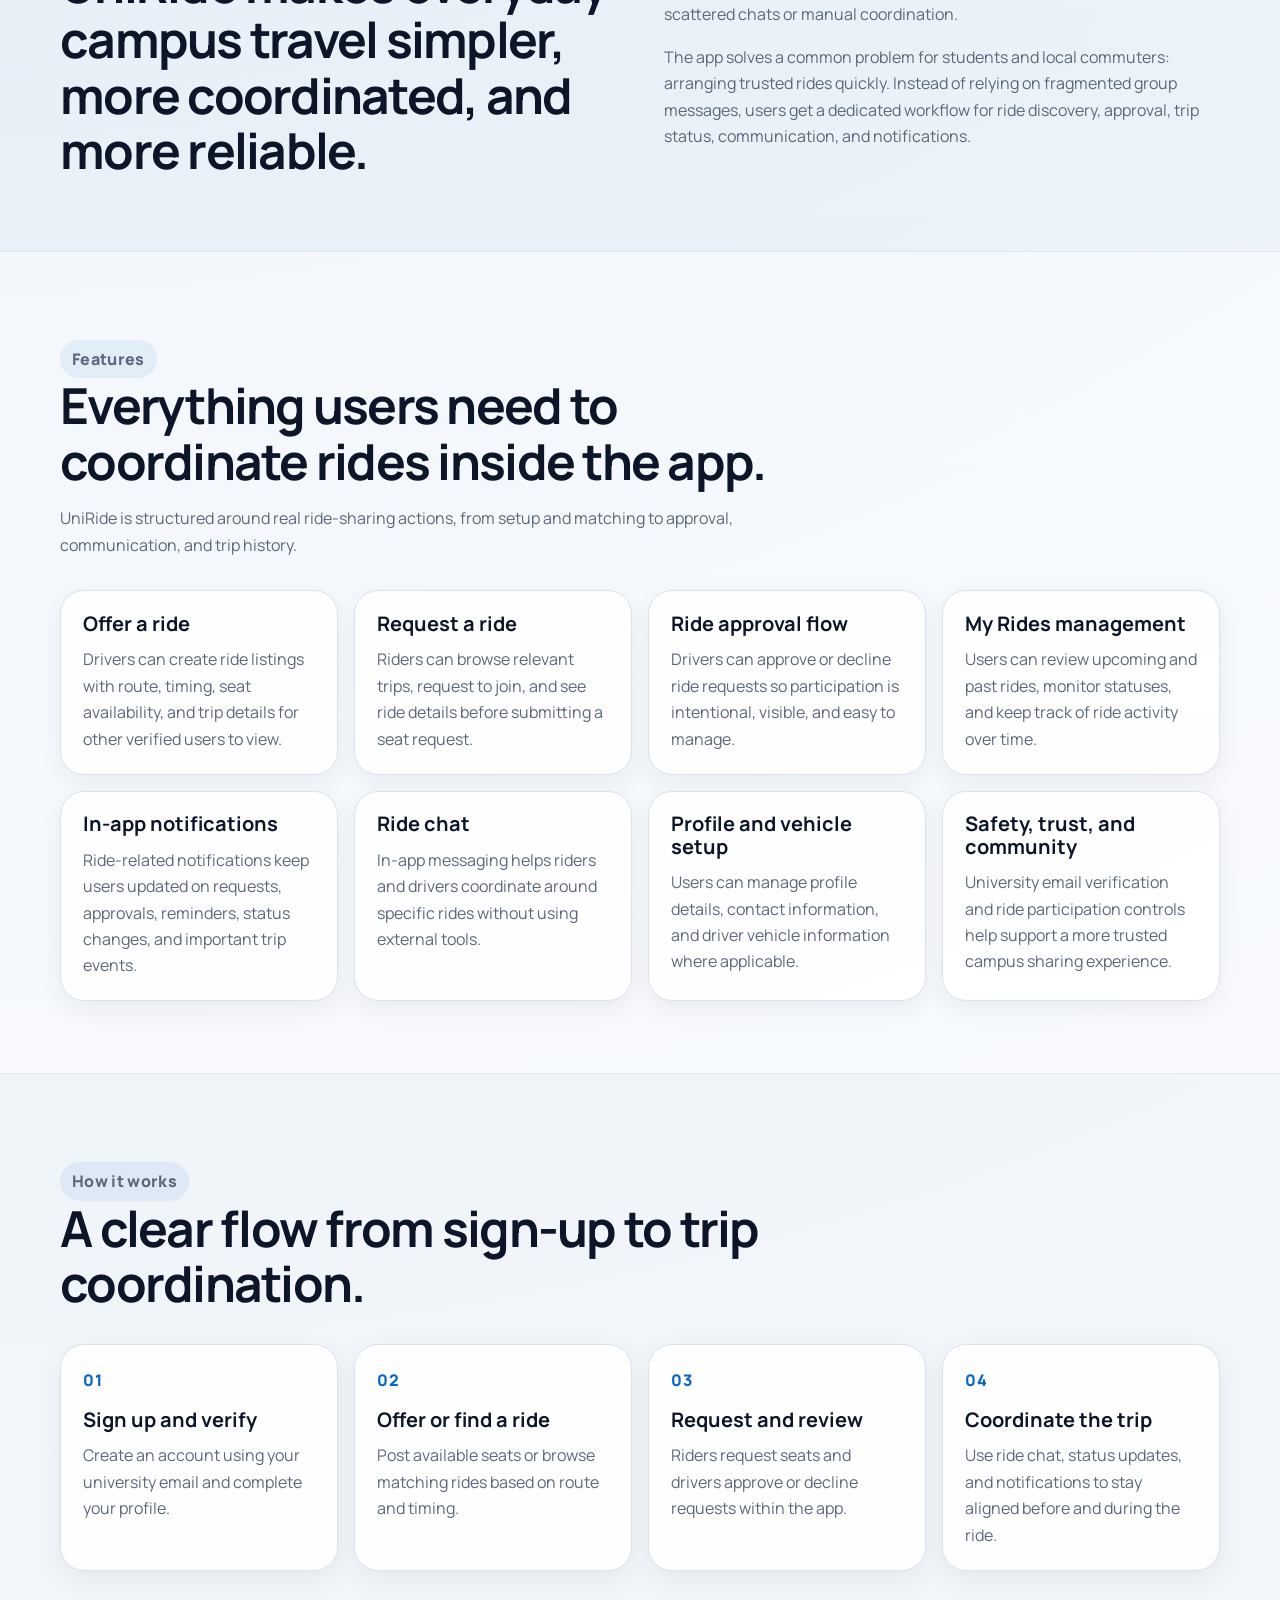
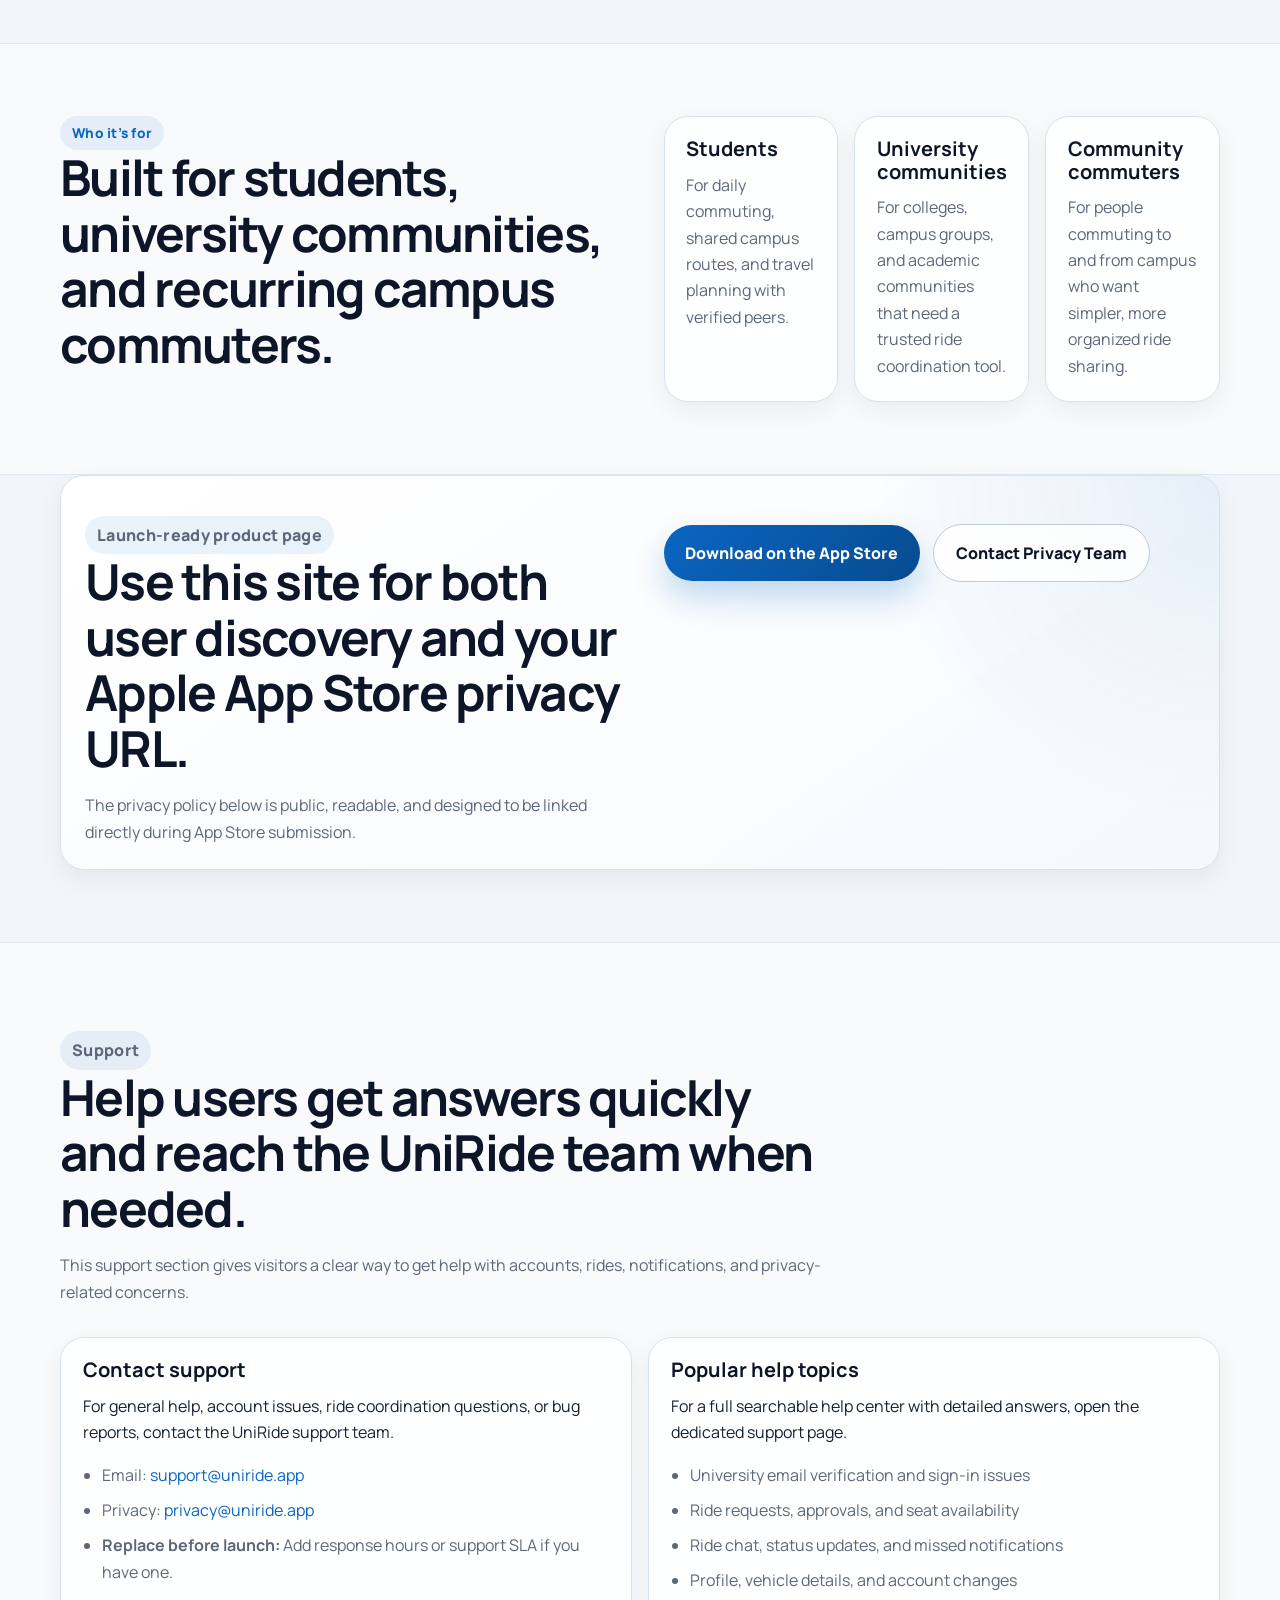
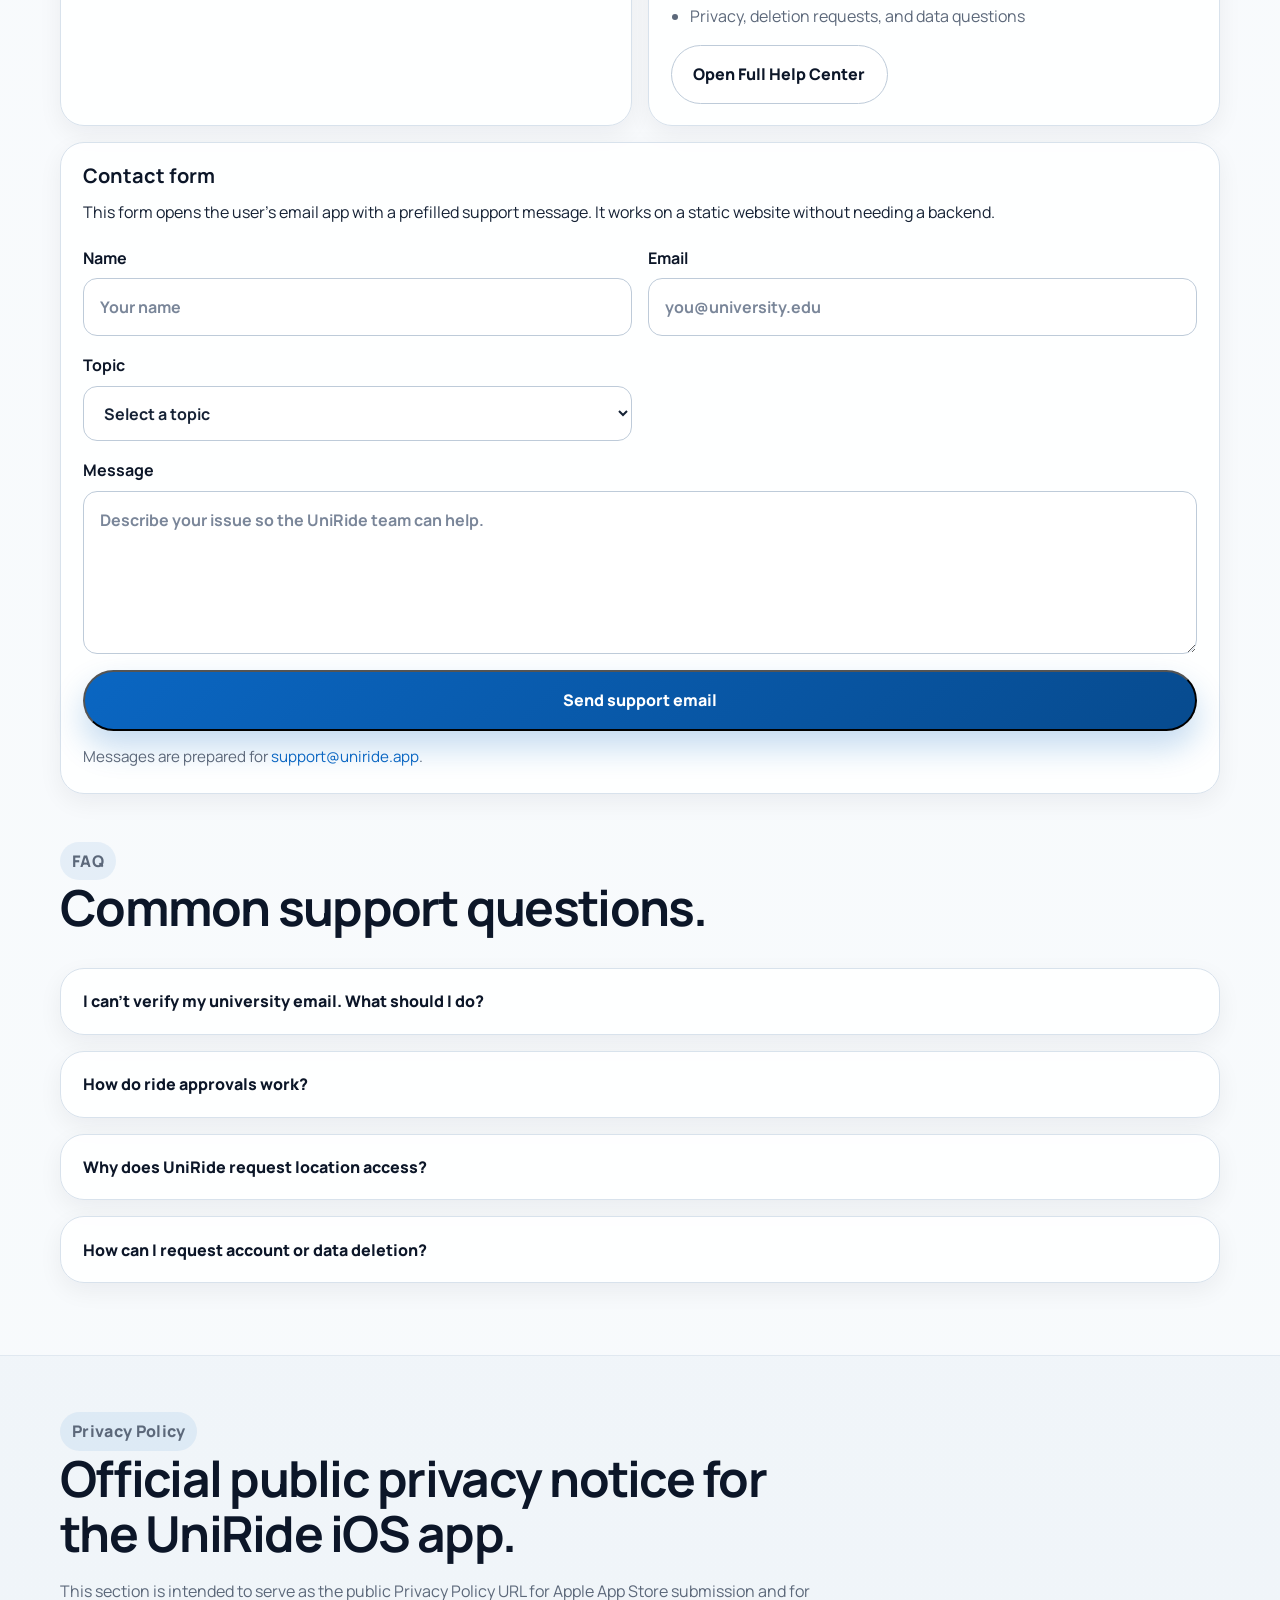
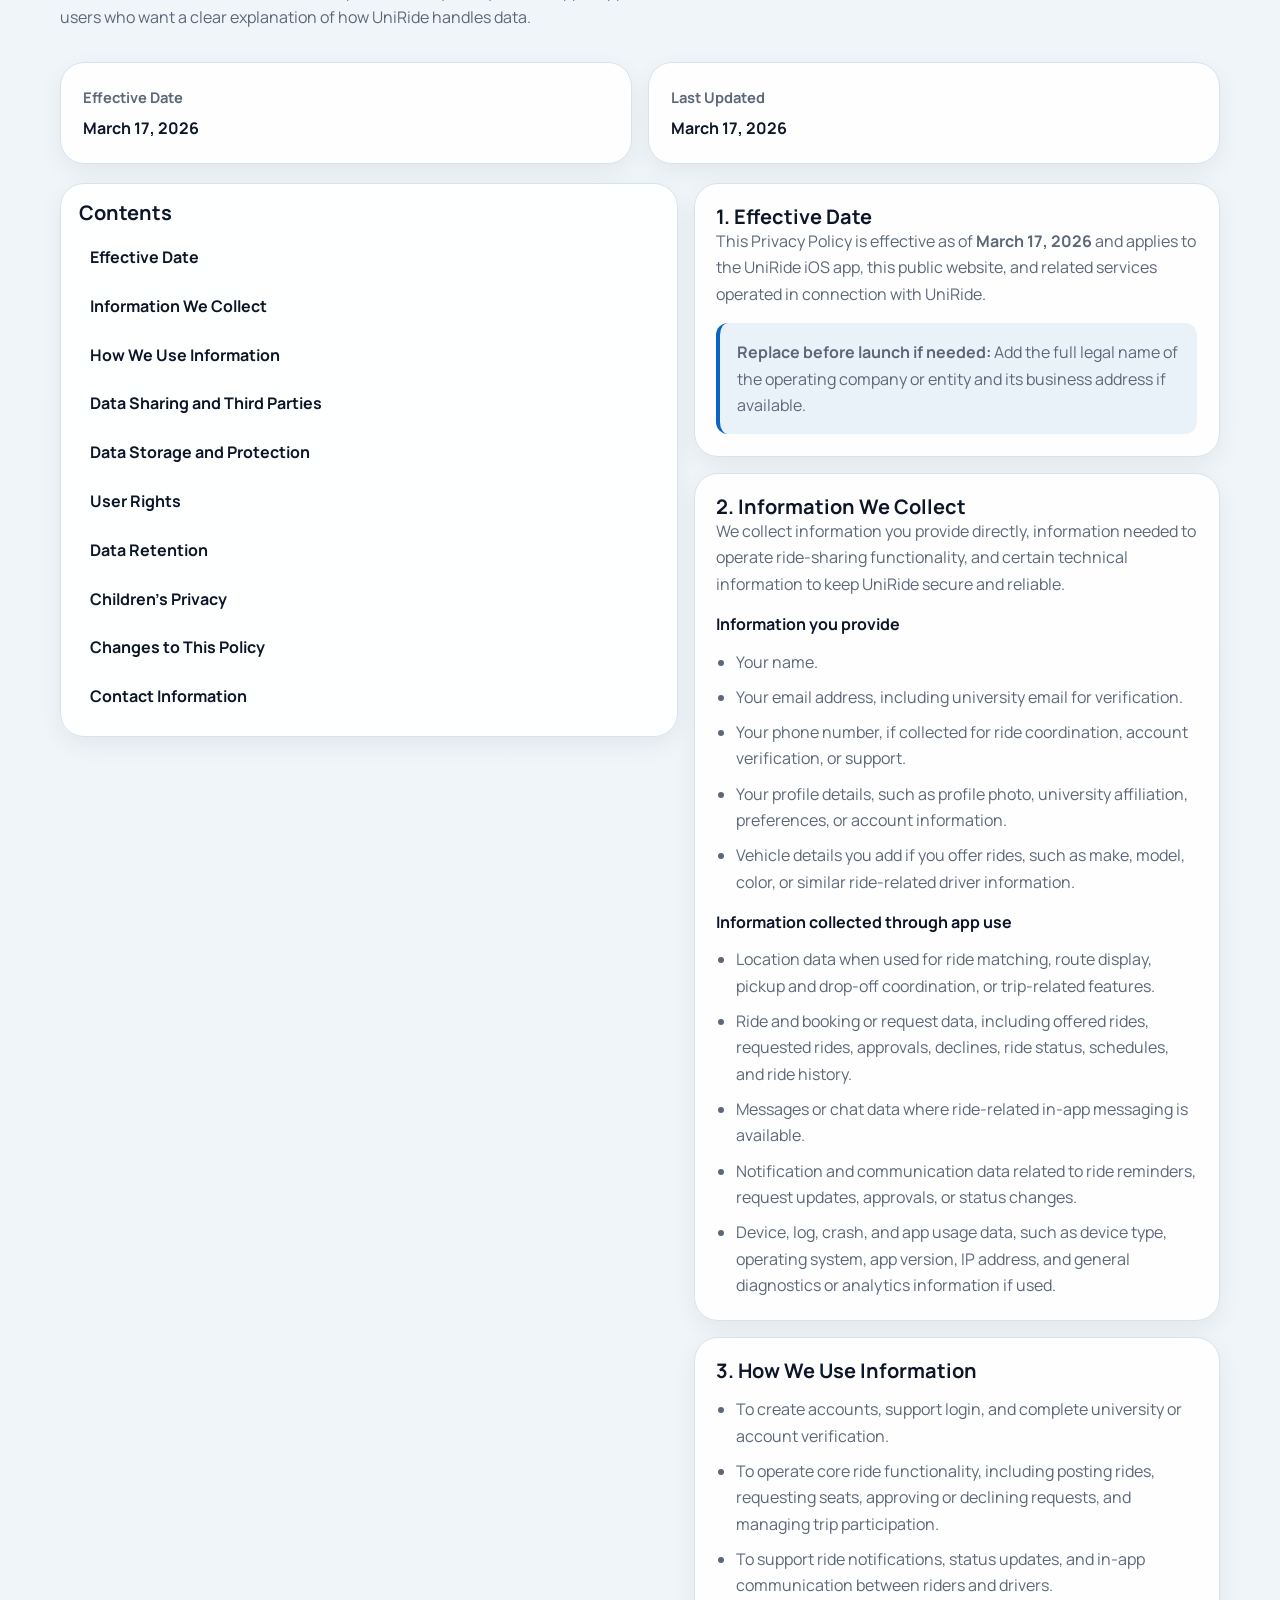
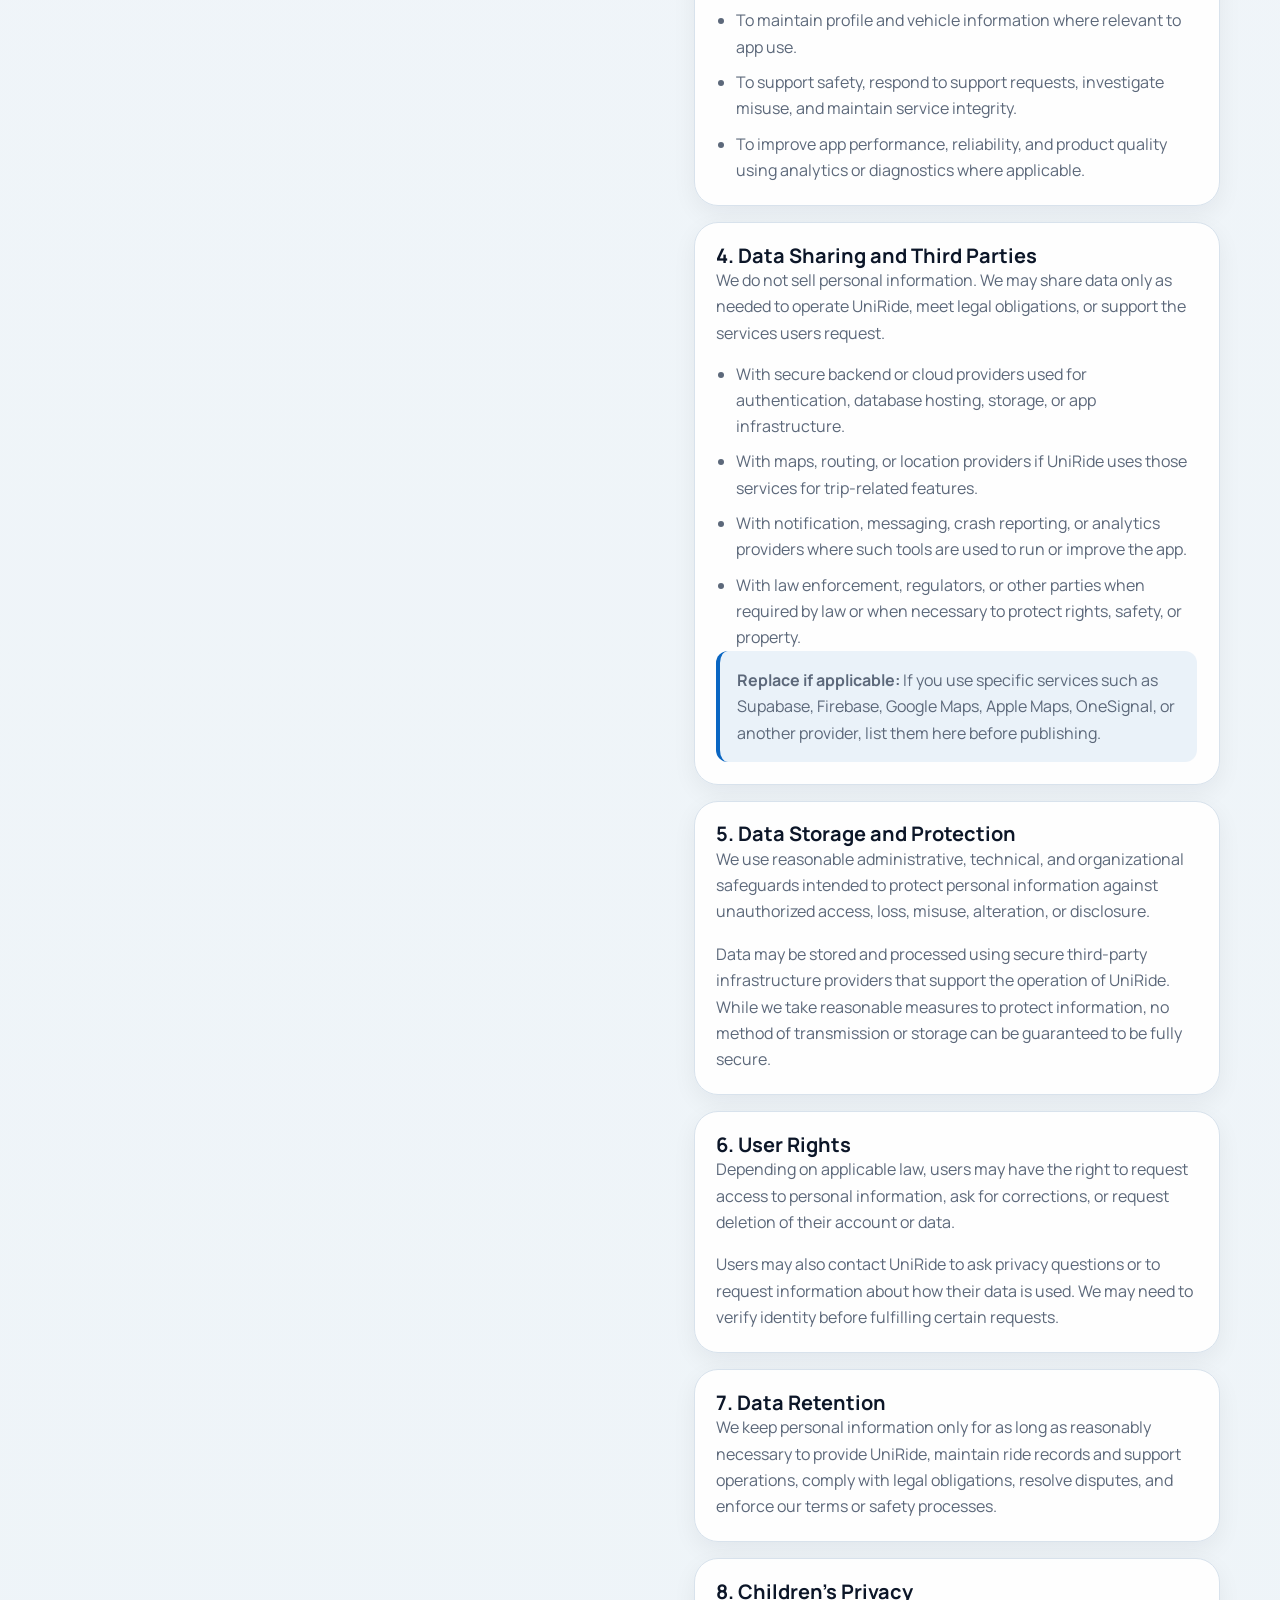
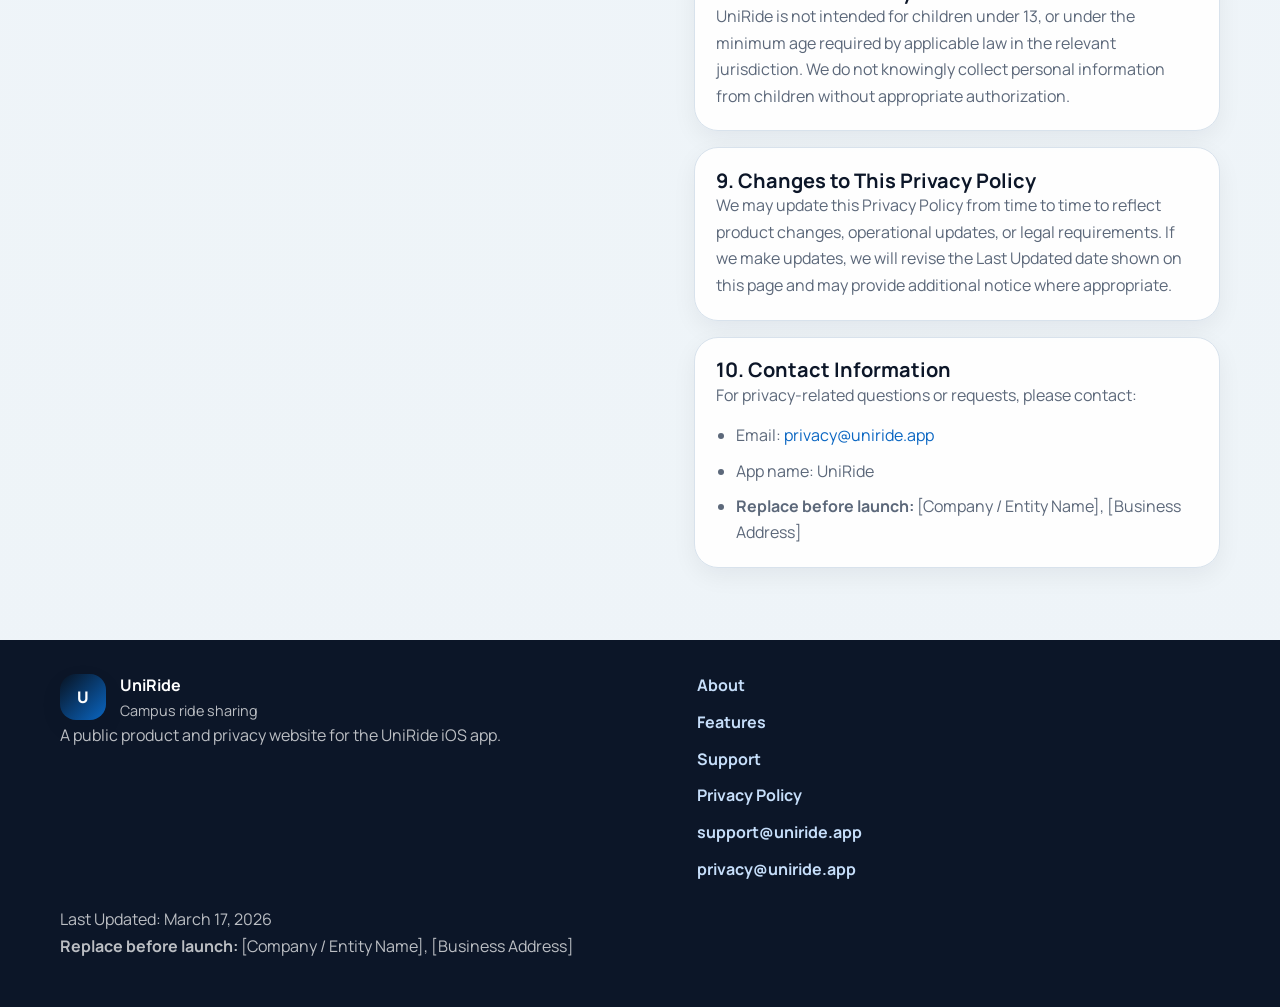
==== commit a68668f9: "Add dedicated support center and searchable help system" ====
--- a/index.html
+++ b/index.html
@@ -46,6 +46,7 @@
           <a href="#features">Features</a>
           <a href="#how-it-works">How It Works</a>
           <a href="#who-its-for">Who It’s For</a>
+          <a href="support.html">Support</a>
           <a href="#privacy">Privacy Policy</a>
           <a class="nav-cta" href="https://example.com/uniride-app" target="_blank" rel="noopener noreferrer">
             Download App
@@ -315,6 +316,141 @@
             <a class="button button-secondary" href="mailto:privacy@uniride.app">
               Contact Privacy Team
             </a>
+          </div>
+        </div>
+      </section>
+
+      <section class="section section-alt support-section" id="support">
+        <div class="container">
+          <div class="section-heading">
+            <p class="section-label">Support</p>
+            <h2>Help users get answers quickly and reach the UniRide team when needed.</h2>
+            <p>
+              This support section gives visitors a clear way to get help with
+              accounts, rides, notifications, and privacy-related concerns.
+            </p>
+          </div>
+
+          <div class="support-grid">
+            <article class="support-card">
+              <h3>Contact support</h3>
+              <p>
+                For general help, account issues, ride coordination questions, or
+                bug reports, contact the UniRide support team.
+              </p>
+              <ul class="support-list">
+                <li>Email: <a href="mailto:support@uniride.app">support@uniride.app</a></li>
+                <li>Privacy: <a href="mailto:privacy@uniride.app">privacy@uniride.app</a></li>
+                <li><strong>Replace before launch:</strong> Add response hours or support SLA if you have one.</li>
+              </ul>
+            </article>
+
+            <article class="support-card">
+              <h3>Popular help topics</h3>
+              <p>
+                For a full searchable help center with detailed answers, open the
+                dedicated support page.
+              </p>
+              <ul class="support-list">
+                <li>University email verification and sign-in issues</li>
+                <li>Ride requests, approvals, and seat availability</li>
+                <li>Ride chat, status updates, and missed notifications</li>
+                <li>Profile, vehicle details, and account changes</li>
+                <li>Privacy, deletion requests, and data questions</li>
+              </ul>
+              <p class="support-card-action">
+                <a class="button button-secondary" href="support.html">Open Full Help Center</a>
+              </p>
+            </article>
+
+            <article class="support-card support-card-wide">
+              <h3>Contact form</h3>
+              <p>
+                This form opens the user’s email app with a prefilled support
+                message. It works on a static website without needing a backend.
+              </p>
+              <form class="support-form" id="support-form">
+                <label>
+                  Name
+                  <input type="text" name="name" placeholder="Your name" />
+                </label>
+                <label>
+                  Email
+                  <input type="email" name="email" placeholder="you@university.edu" required />
+                </label>
+                <label>
+                  Topic
+                  <select name="topic" required>
+                    <option value="">Select a topic</option>
+                    <option value="Account access">Account access</option>
+                    <option value="Ride issue">Ride issue</option>
+                    <option value="Notifications">Notifications</option>
+                    <option value="Profile or vehicle details">Profile or vehicle details</option>
+                    <option value="Privacy request">Privacy request</option>
+                    <option value="Bug report">Bug report</option>
+                  </select>
+                </label>
+                <label class="support-form-full">
+                  Message
+                  <textarea
+                    name="message"
+                    rows="5"
+                    placeholder="Describe your issue so the UniRide team can help."
+                    required
+                  ></textarea>
+                </label>
+                <div class="support-form-actions support-form-full">
+                  <button class="button button-primary" type="submit">Send support email</button>
+                  <p class="support-form-note" id="support-form-note">
+                    Messages are prepared for <a href="mailto:support@uniride.app">support@uniride.app</a>.
+                  </p>
+                </div>
+              </form>
+            </article>
+          </div>
+
+          <div class="faq-block">
+            <div class="section-heading">
+              <p class="section-label">FAQ</p>
+              <h2>Common support questions.</h2>
+            </div>
+
+            <div class="faq-list">
+              <details class="faq-item">
+                <summary>I can’t verify my university email. What should I do?</summary>
+                <p>
+                  Make sure you used your valid university email address and check
+                  your inbox or spam folder for the verification message. If the
+                  email still does not arrive, contact support with your university
+                  domain and the address you tried to use.
+                </p>
+              </details>
+              <details class="faq-item">
+                <summary>How do ride approvals work?</summary>
+                <p>
+                  When a rider requests a seat, the driver can review the request
+                  and approve or decline it inside the app. Approved riders should
+                  receive updated ride details and relevant notifications.
+                </p>
+              </details>
+              <details class="faq-item">
+                <summary>Why does UniRide request location access?</summary>
+                <p>
+                  Location may be used for ride matching, route display, pickup
+                  and drop-off coordination, and other trip-related features. If a
+                  user disables location permissions, some parts of the app may
+                  not work fully.
+                </p>
+              </details>
+              <details class="faq-item">
+                <summary>How can I request account or data deletion?</summary>
+                <p>
+                  Users can contact <a href="mailto:privacy@uniride.app">privacy@uniride.app</a>
+                  to request access, correction, or deletion of their personal
+                  data, subject to applicable law and verification requirements.
+                </p>
+              </details>
+            </div>
           </div>
         </div>
       </section>
@@ -522,7 +658,9 @@
         <div class="footer-links">
           <a href="#about">About</a>
           <a href="#features">Features</a>
+          <a href="support.html">Support</a>
           <a href="#privacy">Privacy Policy</a>
+          <a href="mailto:support@uniride.app">support@uniride.app</a>
           <a href="mailto:privacy@uniride.app">privacy@uniride.app</a>
         </div>
 
--- a/style.css
+++ b/style.css
@@ -505,7 +505,9 @@
 }
 
 .feature-grid,
-.steps-grid {
+.steps-grid,
+.support-grid,
+.faq-list {
   display: grid;
   gap: 1rem;
   margin-top: 2rem;
@@ -516,7 +518,9 @@
 .audience-list article,
 .policy-meta-card,
 .policy-card,
-.cta-panel {
+.cta-panel,
+.support-card,
+.faq-item {
   border: 1px solid var(--border);
   border-radius: var(--radius-lg);
   background: rgba(255, 255, 255, 0.92);
@@ -527,7 +531,8 @@
 .step-card,
 .audience-list article,
 .policy-meta-card,
-.policy-card {
+.policy-card,
+.support-card {
   padding: 1.35rem;
 }
 
@@ -567,6 +572,110 @@
   padding-top: 2.5rem;
 }
 
+.support-section {
+  scroll-margin-top: 6rem;
+}
+
+.support-list {
+  padding-left: 1.2rem;
+  margin: 1rem 0 0;
+  color: var(--muted);
+}
+
+.support-list li + li {
+  margin-top: 0.55rem;
+}
+
+.support-card h3 {
+  margin-bottom: 0.7rem;
+}
+
+.support-card-action {
+  margin-top: 1rem;
+}
+
+.support-card-wide {
+  padding-bottom: 1.5rem;
+}
+
+.support-form {
+  display: grid;
+  gap: 1rem;
+  margin-top: 1.25rem;
+}
+
+.support-form label {
+  display: grid;
+  gap: 0.45rem;
+  color: var(--heading);
+  font-weight: 700;
+}
+
+.support-form input,
+.support-form select,
+.support-form textarea {
+  width: 100%;
+  padding: 0.92rem 1rem;
+  border: 1px solid var(--border-strong);
+  border-radius: 14px;
+  background: #ffffff;
+  color: var(--text);
+  font: inherit;
+}
+
+.support-form input::placeholder,
+.support-form textarea::placeholder {
+  color: #7a8699;
+}
+
+.support-form textarea {
+  resize: vertical;
+  min-height: 8rem;
+}
+
+.support-form-actions {
+  display: grid;
+  gap: 0.8rem;
+  align-items: center;
+}
+
+.support-form-note {
+  color: var(--muted);
+  font-size: 0.95rem;
+}
+
+.support-form-status {
+  margin-top: 0.2rem;
+  color: var(--accent-strong);
+  font-size: 0.95rem;
+  font-weight: 700;
+}
+
+.faq-block {
+  margin-top: 2rem;
+}
+
+.faq-item {
+  overflow: hidden;
+}
+
+.faq-item summary {
+  cursor: pointer;
+  list-style: none;
+  padding: 1.2rem 1.35rem;
+  font-weight: 800;
+  color: var(--heading);
+}
+
+.faq-item summary::-webkit-details-marker {
+  display: none;
+}
+
+.faq-item p {
+  padding: 0 1.35rem 1.35rem;
+  color: var(--muted);
+}
+
 .policy-meta {
   display: grid;
   gap: 1rem;
@@ -669,6 +778,142 @@
   font-weight: 700;
 }
 
+.support-page .site-header {
+  position: sticky;
+}
+
+.support-hero {
+  padding: 2.2rem 0 1rem;
+}
+
+.support-hero-grid,
+.support-info-grid,
+.contact-support-grid {
+  display: grid;
+  gap: 1rem;
+}
+
+.support-hero-copy,
+.support-hero-panel,
+.support-info-card,
+.faq-category,
+.support-form-card {
+  border: 1px solid var(--border);
+  border-radius: var(--radius-xl);
+  background: rgba(255, 255, 255, 0.94);
+  box-shadow: var(--shadow-md);
+}
+
+.support-hero-copy,
+.support-hero-panel,
+.support-info-card,
+.faq-category,
+.support-form-card {
+  padding: 1.4rem;
+}
+
+.support-hero-copy {
+  background:
+    radial-gradient(circle at top right, rgba(10, 102, 194, 0.08), transparent 30%),
+    linear-gradient(145deg, rgba(255, 255, 255, 0.98), rgba(246, 249, 252, 1));
+}
+
+.support-hero-panel h2 {
+  font-size: clamp(1.5rem, 3vw, 2.3rem);
+}
+
+.support-search {
+  margin-top: 1.5rem;
+}
+
+.support-search-label {
+  display: block;
+  margin-bottom: 0.55rem;
+  font-weight: 800;
+  color: var(--heading);
+}
+
+.support-search-row {
+  display: grid;
+  gap: 0.8rem;
+}
+
+.support-search-input {
+  width: 100%;
+  min-height: 3.35rem;
+  padding: 0.95rem 1rem;
+  border: 1px solid var(--border-strong);
+  border-radius: 16px;
+  background: #ffffff;
+  color: var(--text);
+  font: inherit;
+}
+
+.support-search-hint,
+.support-search-results {
+  margin-top: 0.75rem;
+  color: var(--muted);
+}
+
+.support-quick-grid,
+.category-chip-grid,
+.faq-category-list {
+  display: grid;
+  gap: 1rem;
+}
+
+.support-quick-card,
+.category-chip {
+  display: block;
+  border: 1px solid var(--border);
+  border-radius: var(--radius-md);
+  background: rgba(255, 255, 255, 0.92);
+  padding: 1rem;
+  color: var(--heading);
+  box-shadow: var(--shadow-sm);
+}
+
+.support-quick-card strong {
+  display: block;
+  margin-bottom: 0.35rem;
+}
+
+.support-quick-card span {
+  color: var(--muted);
+}
+
+.category-chip {
+  font-weight: 800;
+  text-align: center;
+}
+
+.support-checklist {
+  padding-left: 1.2rem;
+  margin: 1rem 0 0;
+  color: var(--muted);
+}
+
+.support-checklist li + li {
+  margin-top: 0.55rem;
+}
+
+.faq-category {
+  scroll-margin-top: 6rem;
+}
+
+.faq-category-header {
+  margin-bottom: 1rem;
+}
+
+.faq-category.is-hidden,
+.searchable-faq.is-hidden {
+  display: none;
+}
+
+.support-form-card {
+  margin-top: 1rem;
+}
+
 @media (min-width: 720px) {
   .container {
     width: min(100% - 2rem, var(--container));
@@ -686,8 +931,33 @@
   .feature-grid,
   .steps-grid,
   .policy-meta,
-  .footer-grid {
+  .footer-grid,
+  .support-grid {
     grid-template-columns: repeat(2, minmax(0, 1fr));
+  }
+
+  .support-hero-grid,
+  .support-info-grid,
+  .contact-support-grid {
+    grid-template-columns: repeat(2, minmax(0, 1fr));
+  }
+
+  .support-search-row,
+  .category-chip-grid {
+    grid-template-columns: repeat(2, minmax(0, 1fr));
+  }
+
+  .support-quick-grid {
+    grid-template-columns: repeat(2, minmax(0, 1fr));
+  }
+
+  .support-form {
+    grid-template-columns: repeat(2, minmax(0, 1fr));
+  }
+
+  .support-form-full,
+  .support-card-wide {
+    grid-column: 1 / -1;
   }
 
   .section-grid,
@@ -729,12 +999,29 @@
     grid-template-columns: 1.08fr 0.92fr;
   }
 
+  .support-hero-grid {
+    grid-template-columns: 1.1fr 0.9fr;
+    align-items: start;
+  }
+
   .feature-grid {
     grid-template-columns: repeat(4, minmax(0, 1fr));
   }
 
   .steps-grid {
     grid-template-columns: repeat(4, minmax(0, 1fr));
+  }
+
+  .support-grid {
+    grid-template-columns: repeat(2, minmax(0, 1fr));
+  }
+
+  .category-chip-grid {
+    grid-template-columns: repeat(3, minmax(0, 1fr));
+  }
+
+  .faq-category-list {
+    gap: 1.25rem;
   }
 
   .hero-copy {
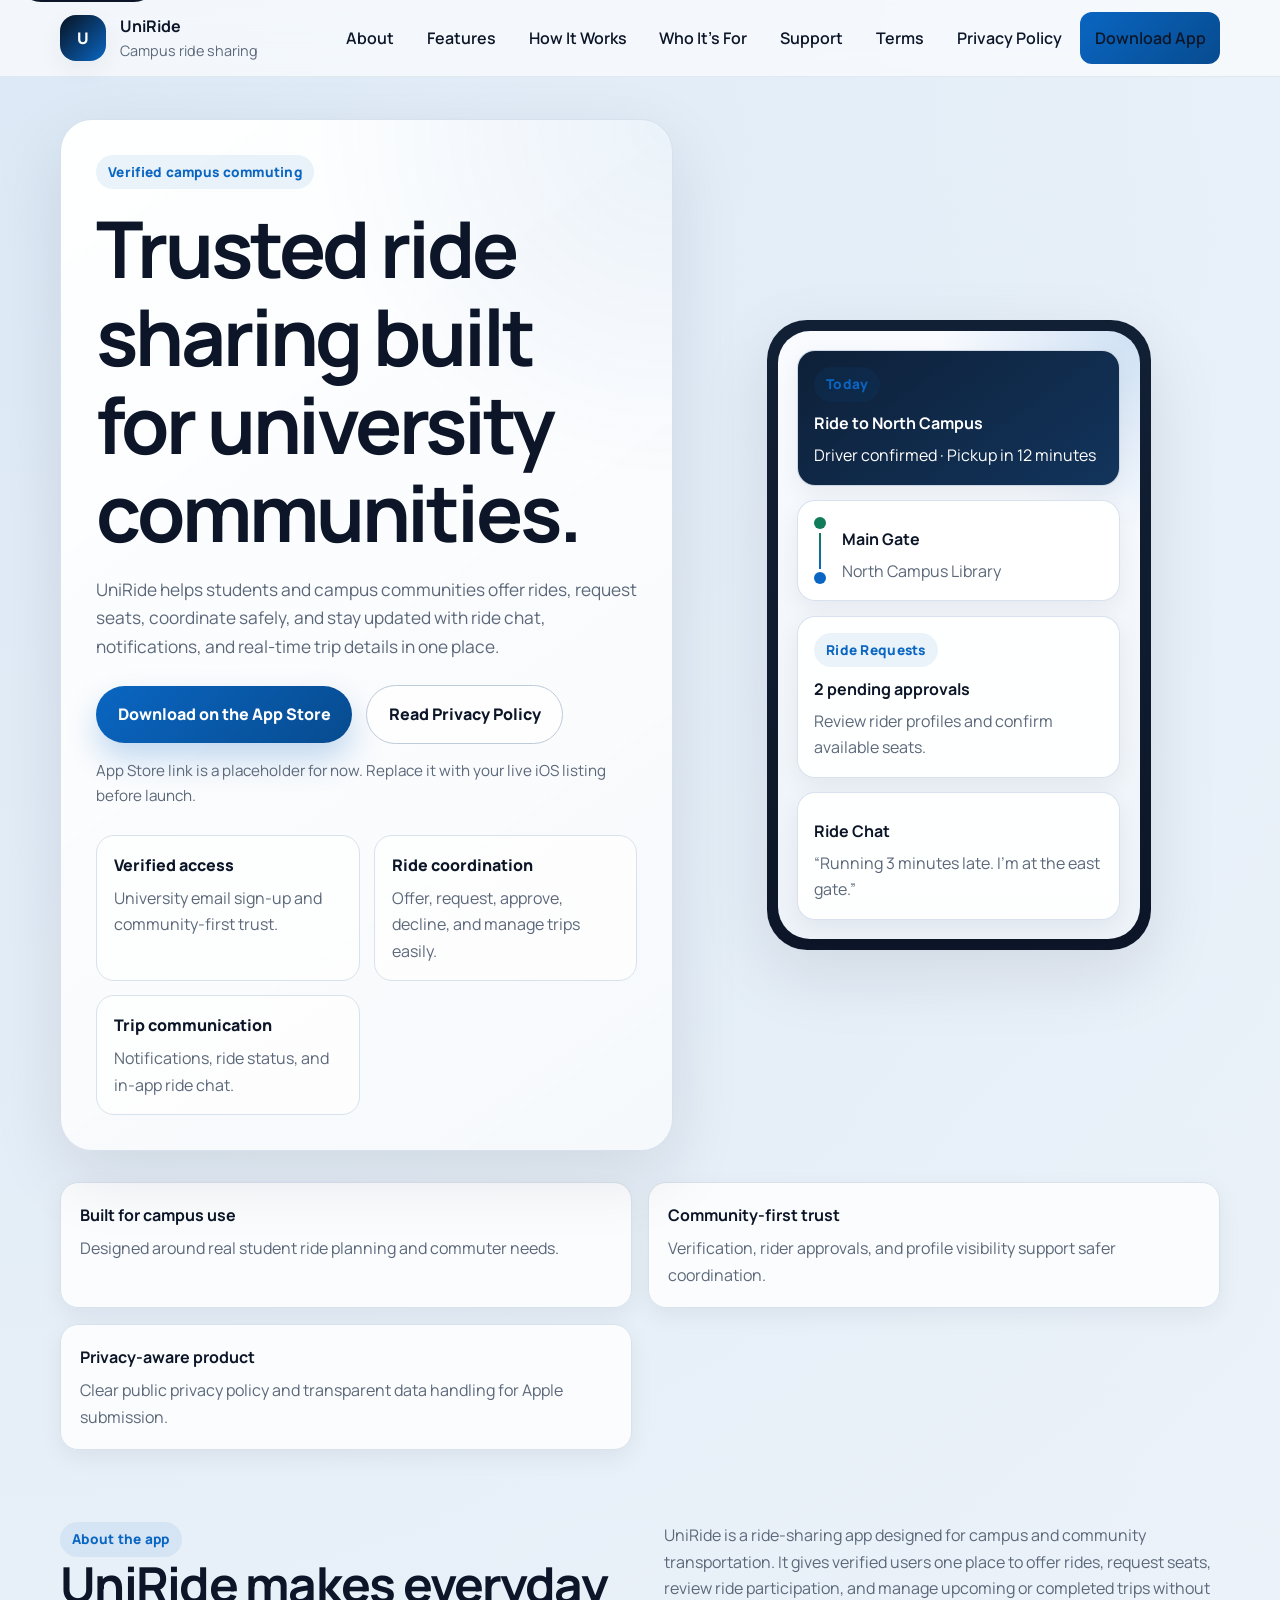
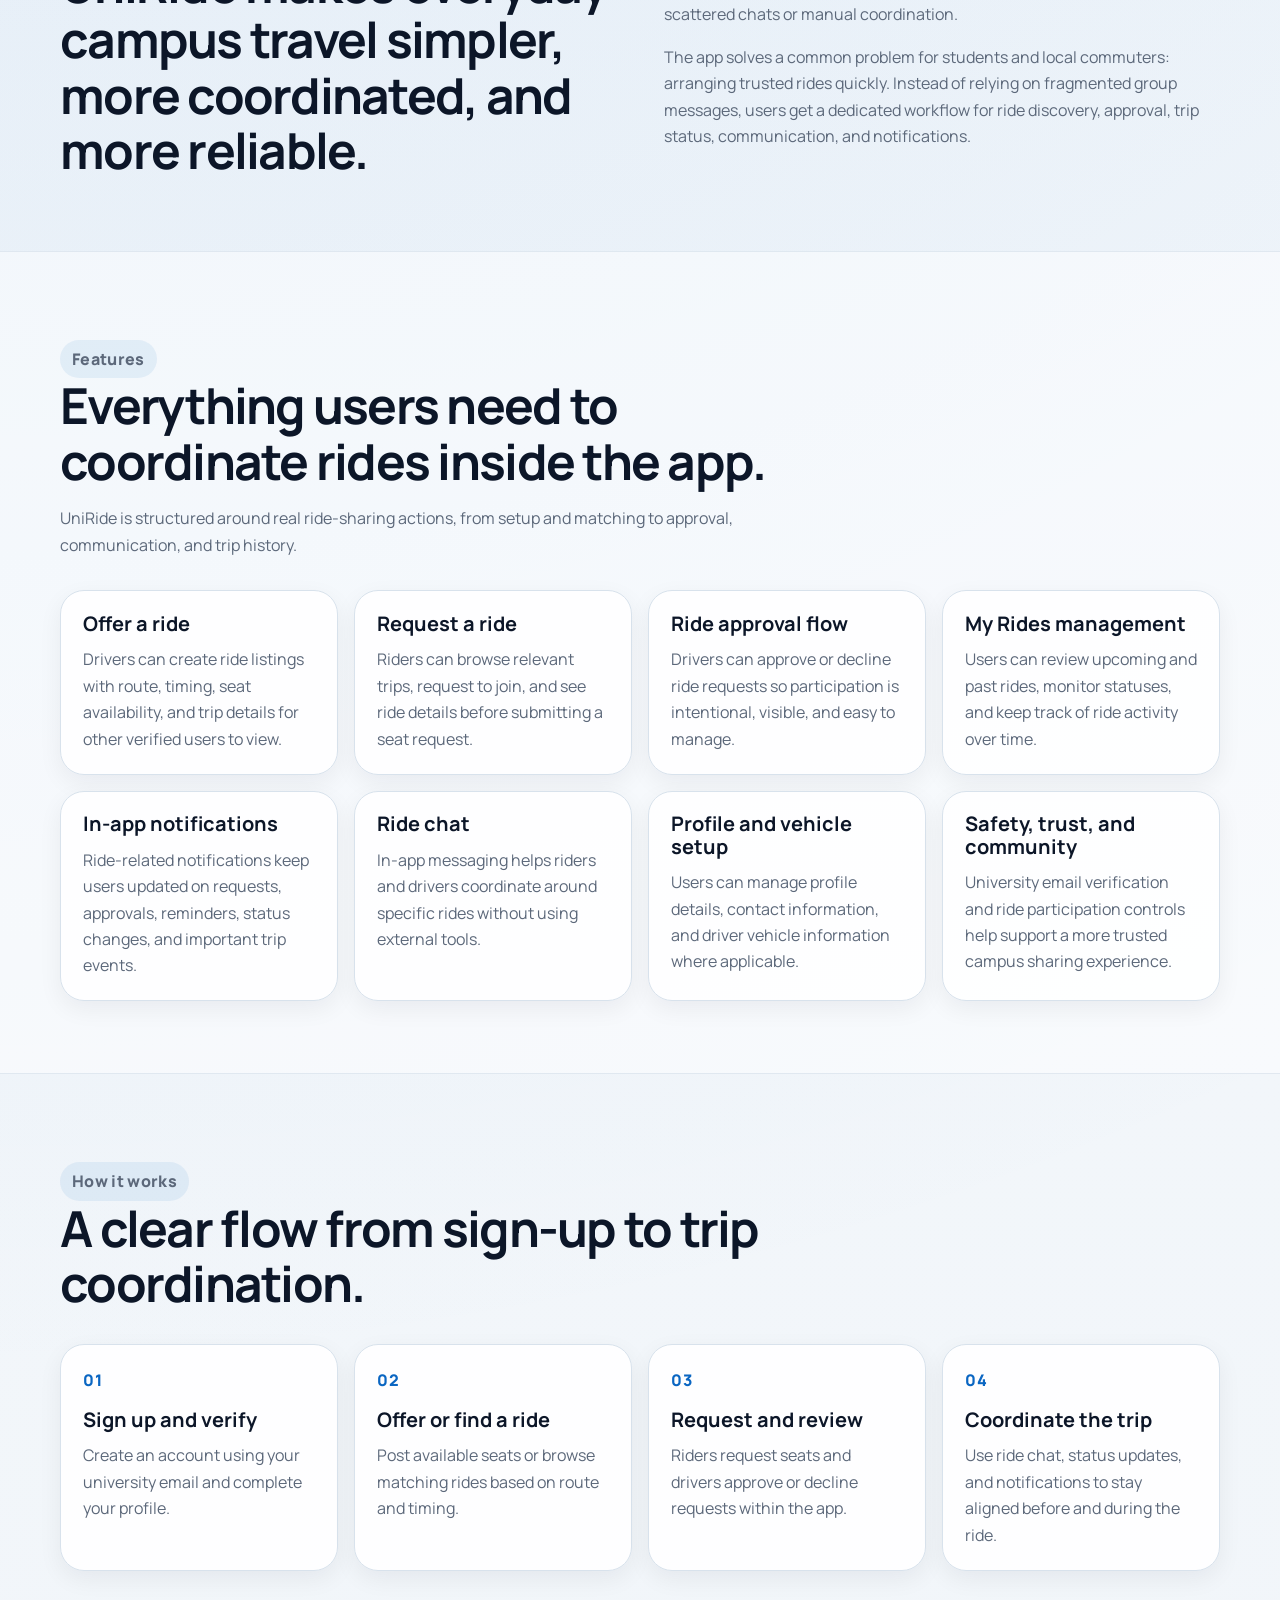
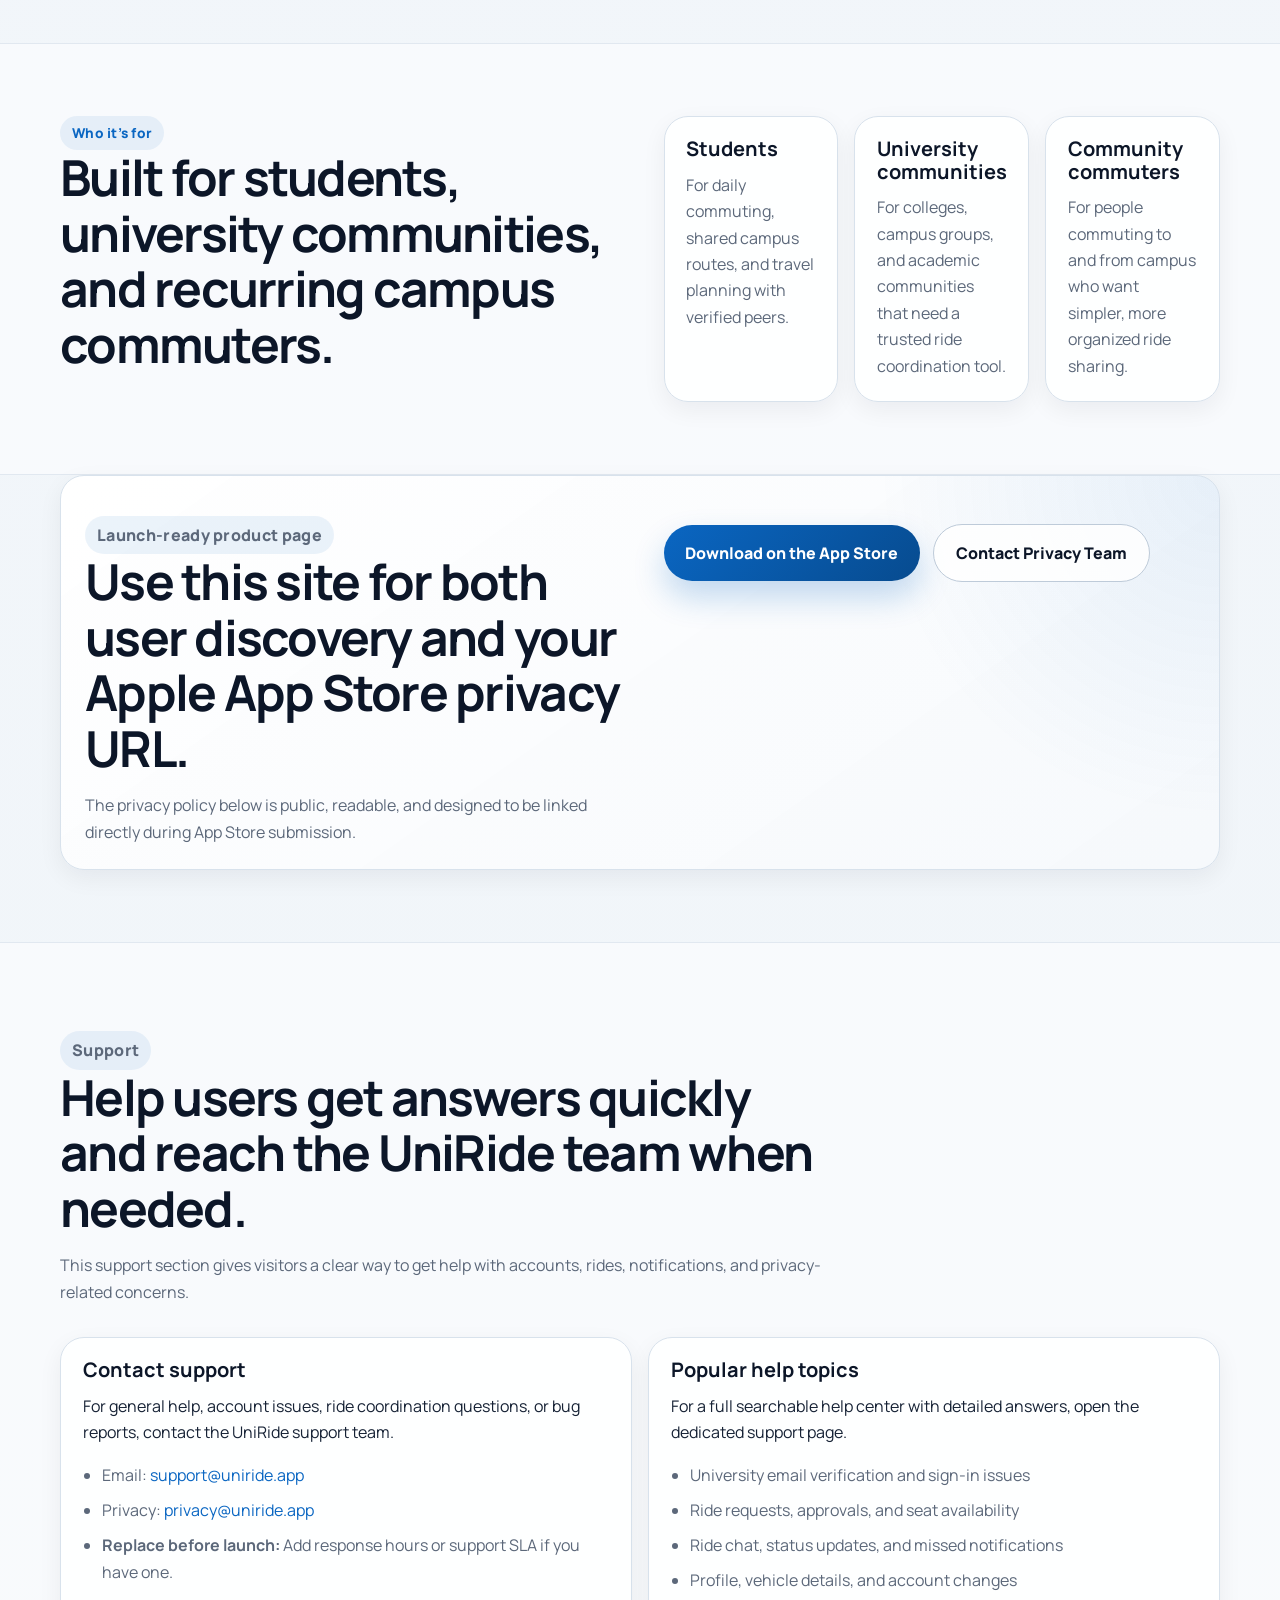
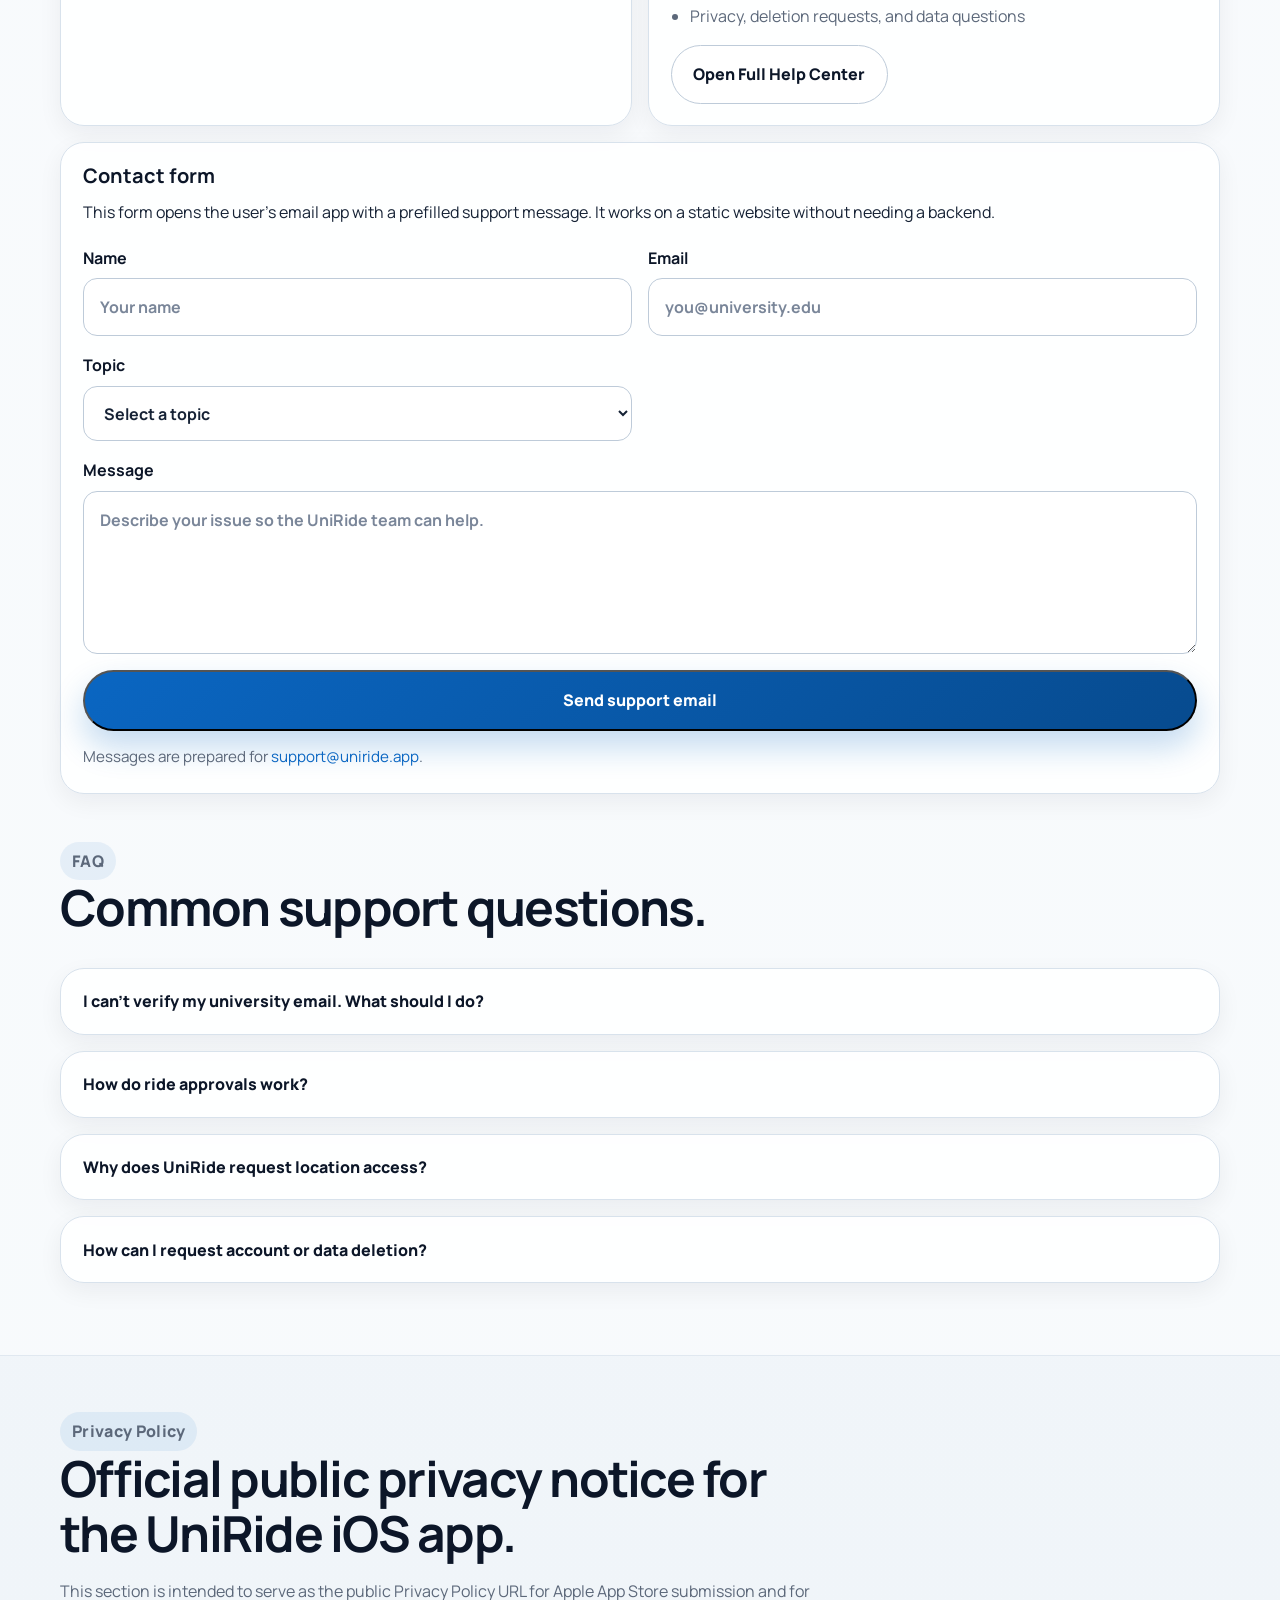
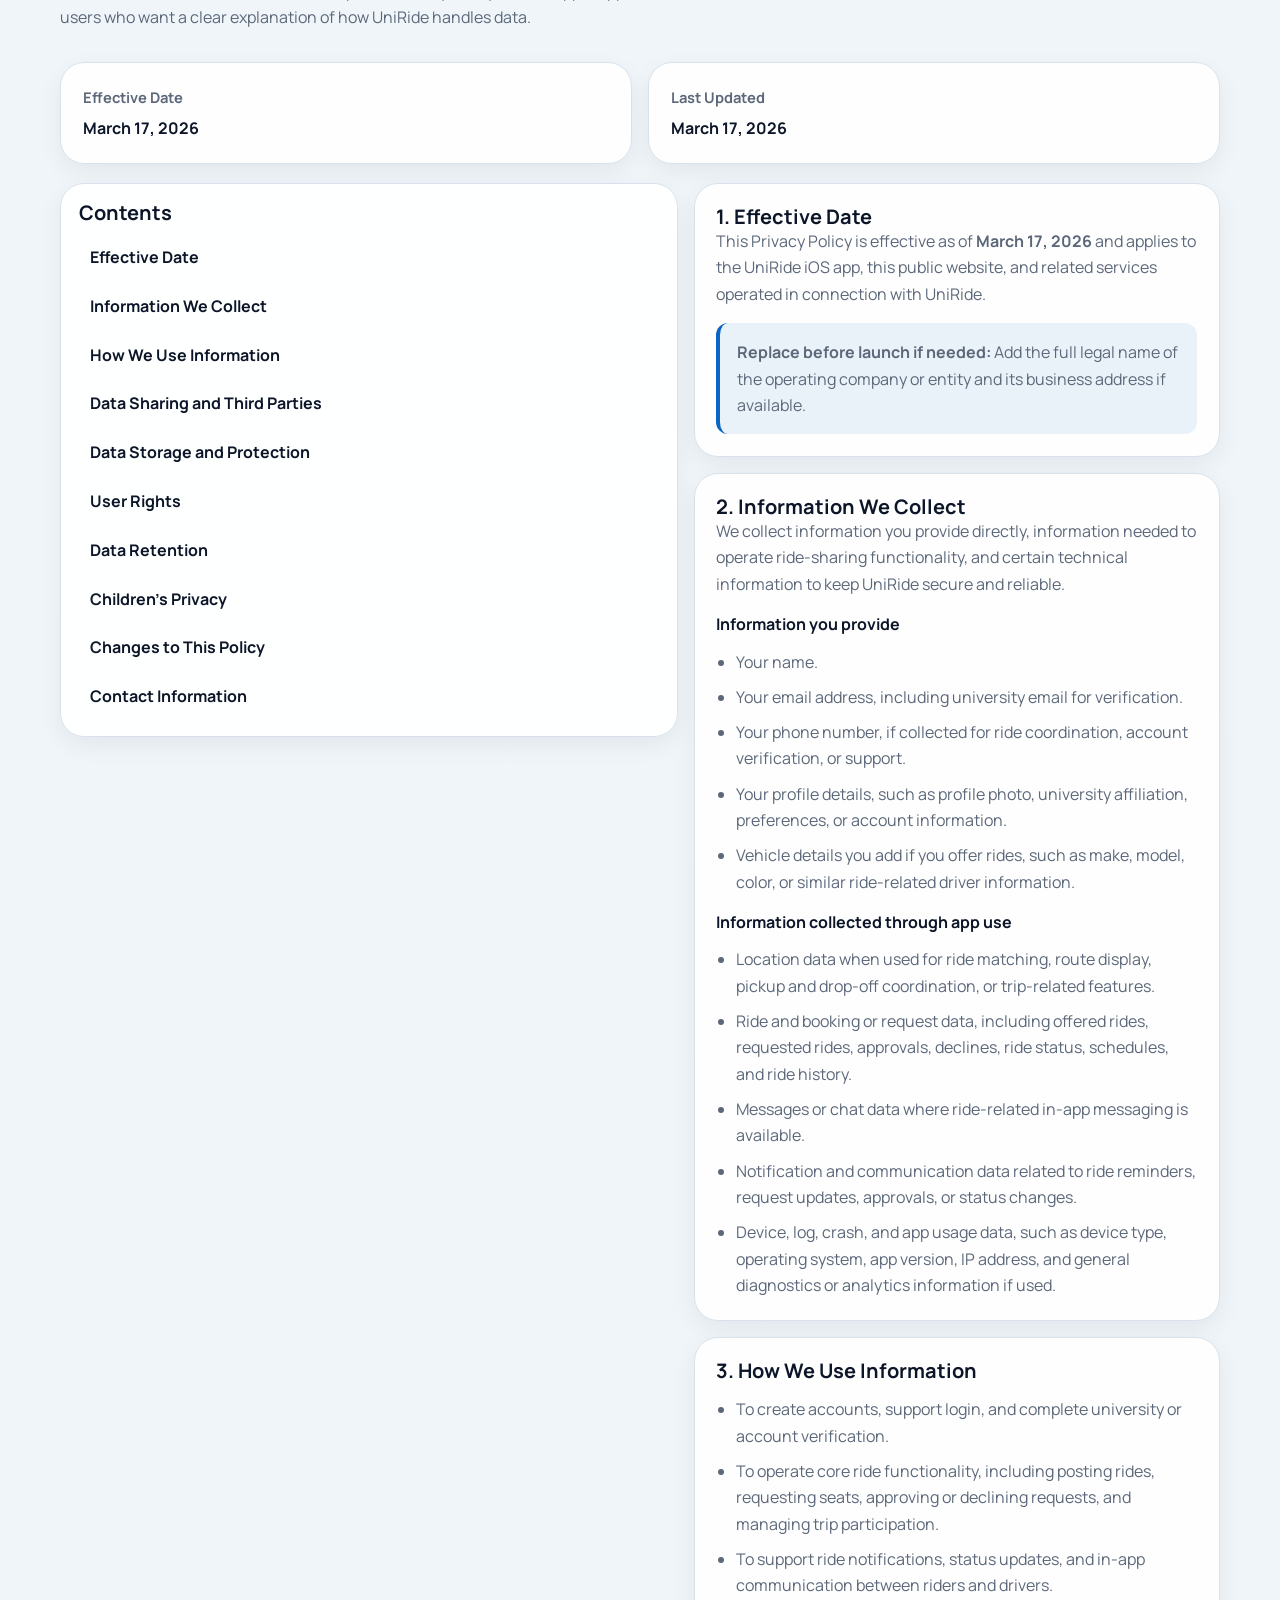
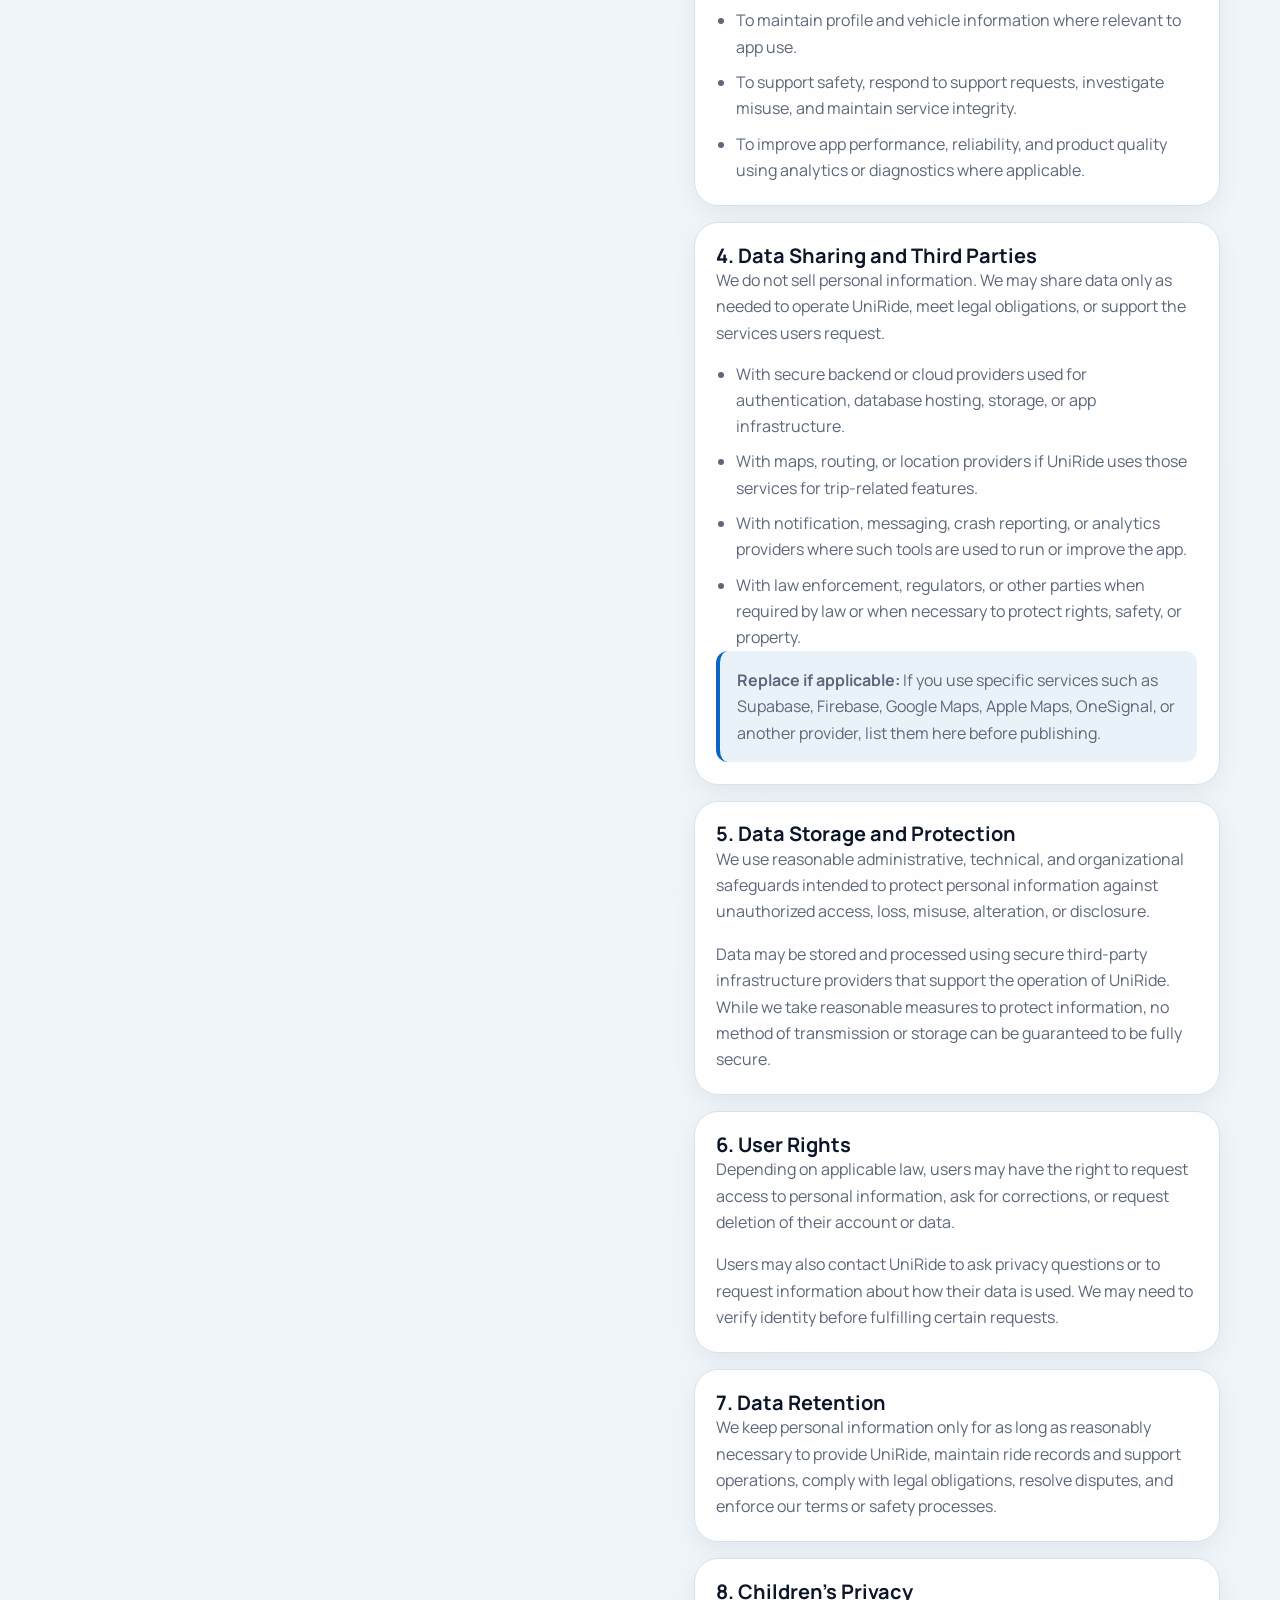
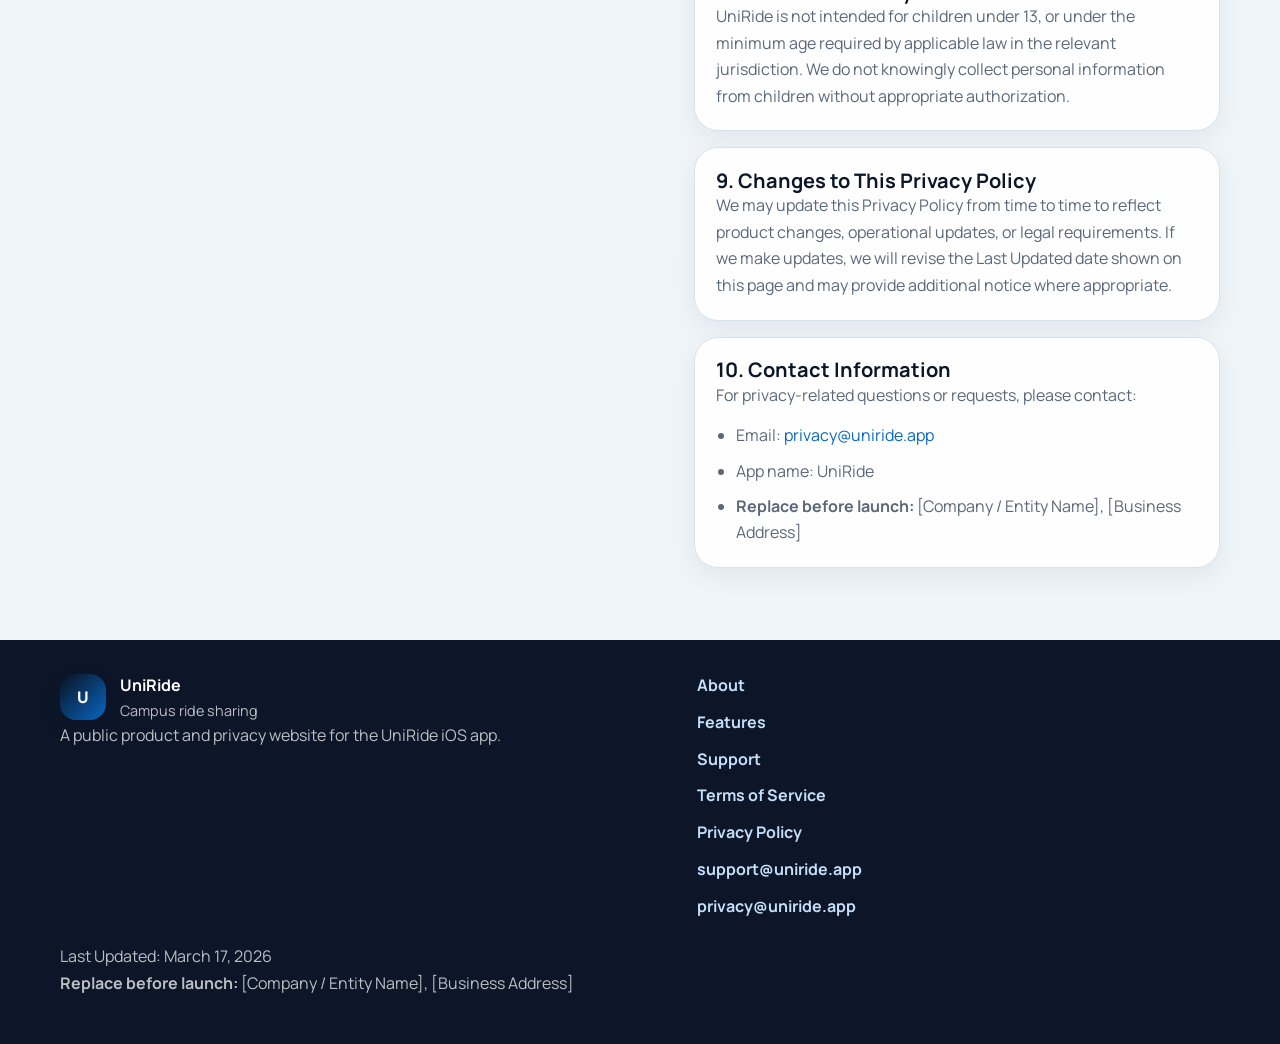
==== commit 28e28789: "Terms page is added" ====
--- a/index.html
+++ b/index.html
@@ -5,7 +5,7 @@
     <meta name="viewport" content="width=device-width, initial-scale=1.0" />
     <meta
       name="description"
-      content="UniRide is a campus and community ride-sharing app for verified university users. Offer rides, request seats, manage trips, chat, and review the official privacy policy."
+      content="UniRide is a campus and community ride-sharing app for verified university users. Offer rides, request seats, manage trips, chat, and review the official privacy policy and terms of service."
     />
     <title>UniRide | Campus Ride Sharing</title>
     <link rel="preconnect" href="https://fonts.googleapis.com" />
@@ -47,6 +47,7 @@
           <a href="#how-it-works">How It Works</a>
           <a href="#who-its-for">Who It’s For</a>
           <a href="support.html">Support</a>
+          <a href="terms.html">Terms</a>
           <a href="#privacy">Privacy Policy</a>
           <a class="nav-cta" href="https://example.com/uniride-app" target="_blank" rel="noopener noreferrer">
             Download App
@@ -659,6 +660,7 @@
           <a href="#about">About</a>
           <a href="#features">Features</a>
           <a href="support.html">Support</a>
+          <a href="terms.html">Terms of Service</a>
           <a href="#privacy">Privacy Policy</a>
           <a href="mailto:support@uniride.app">support@uniride.app</a>
           <a href="mailto:privacy@uniride.app">privacy@uniride.app</a>
